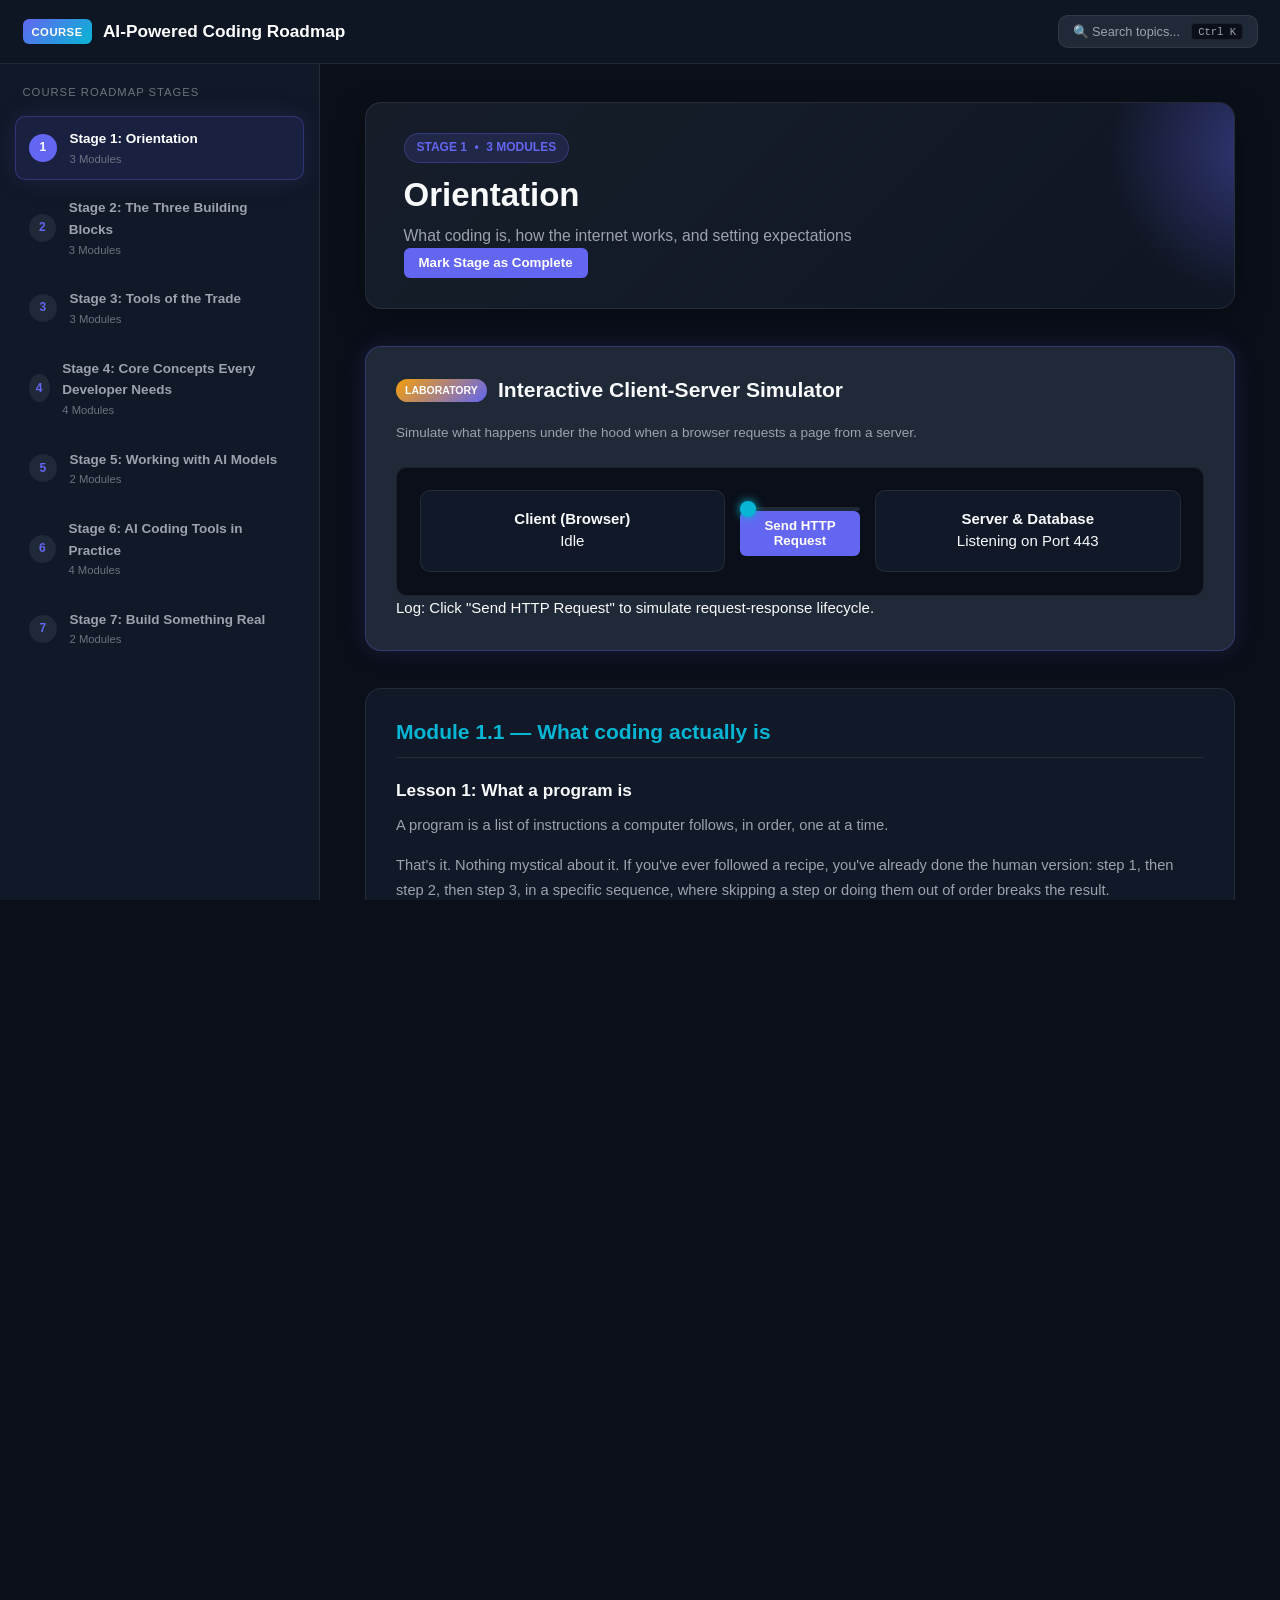
==== index.html @ 459a4077 "feat: implement base site architecture and curriculum structure for AI roadmap application" ====
<!DOCTYPE html>
<html lang="en">
<head>
  <meta charset="UTF-8">
  <meta name="viewport" content="width=device-width, initial-scale=1.0">
  <title>AI-Powered Coding Roadmap — Interactive Learning Platform</title>
  <meta name="description" content="An interactive, high-performance web course guiding you from zero coding knowledge to building and deploying full-stack apps with AI coding tools.">
  <meta http-equiv="Content-Security-Policy" content="
    default-src 'self';
    script-src 'self';
    style-src 'self' https://fonts.googleapis.com;
    font-src 'self' https://fonts.gstatic.com;
    frame-src https://www.youtube.com https://www.youtube-nocookie.com;
    img-src 'self' data: https:;
    connect-src 'self';
  ">
  <link rel="stylesheet" href="styles.css">
</head>
<body>

  <!-- Top Navigation Header -->
  <header class="top-nav">
    <a href="#" class="brand">
      <span class="brand-badge">COURSE</span>
      <span>AI-Powered Coding Roadmap</span>
    </a>
    
    <div class="nav-actions">
      <button class="search-trigger-btn" id="search-trigger-btn">
        <span>🔍 Search topics...</span>
        <span class="kbd-shortcut">Ctrl K</span>
      </button>
    </div>
  </header>

  <!-- Application Shell Container -->
  <div class="app-container">
    
    <!-- Sidebar Navigation -->
    <aside class="sidebar">
      <div class="sidebar-title">Course Roadmap Stages</div>
      <div id="stage-nav-list"></div>
    </aside>

    <!-- Main Content Viewport -->
    <main class="main-viewport" id="main-viewport"></main>
  </div>

  <!-- Command Palette Modal (Ctrl + K) -->
  <div class="modal-backdrop" id="command-modal">
    <div class="command-modal">
      <div class="command-input-wrapper">
        <span>🔍</span>
        <input type="text" class="command-input" id="command-input" placeholder="Search lessons, concepts, prompts..." />
        <span class="kbd-shortcut">ESC</span>
      </div>
      <div class="command-results" id="command-results"></div>
    </div>
  </div>

  <!-- Scripts -->
  <script src="js/course-data.js"></script>
  <script src="js/widgets.js"></script>
  <script src="js/app.js"></script>
</body>
</html>
---- styles.css ----
/* Neural Slate & Cyber Violet Design System */

@import url('https://fonts.googleapis.com/css2?family=Inter:wght@300;400;500;600;700&family=JetBrains+Mono:ital,wght@0,400;0,600;1,400&family=Plus+Jakarta+Sans:wght@500;600;700;800&display=swap');

:root {
  /* Color Tokens */
  --bg-dark: #0B0F19;
  --bg-surface: #111827;
  --bg-surface-elevated: #1F2937;
  --bg-glass: rgba(17, 24, 39, 0.75);
  --border-color: rgba(255, 255, 255, 0.08);
  --border-glow: rgba(99, 102, 241, 0.3);
  
  --primary-accent: #6366F1;
  --primary-glow: rgba(99, 102, 241, 0.4);
  --secondary-accent: #06B6D4;
  --success-accent: #10B981;
  --warning-accent: #F59E0B;
  
  --text-main: #F9FAFB;
  --text-muted: #9CA3AF;
  --text-dim: #6B7280;
  
  /* Typography */
  --font-display: 'Plus Jakarta Sans', sans-serif;
  --font-body: 'Inter', sans-serif;
  --font-code: 'JetBrains Mono', monospace;
  
  /* Geometry */
  --radius-sm: 6px;
  --radius-md: 10px;
  --radius-lg: 16px;
  --radius-full: 9999px;
  
  --sidebar-width: 320px;
  --transition-fast: 0.2s cubic-bezier(0.4, 0, 0.2, 1);
  --shadow-glow: 0 0 25px rgba(99, 102, 241, 0.15);
}

/* Base Reset */
* {
  box-sizing: border-box;
  margin: 0;
  padding: 0;
}

html, body {
  height: 100%;
  background-color: var(--bg-dark);
  color: var(--text-main);
  font-family: var(--font-body);
  font-size: 15px;
  line-height: 1.6;
  overflow-x: hidden;
}

/* Custom Scrollbar */
::-webkit-scrollbar {
  width: 8px;
  height: 8px;
}
::-webkit-scrollbar-track {
  background: var(--bg-dark);
}
::-webkit-scrollbar-thumb {
  background: var(--bg-surface-elevated);
  border-radius: var(--radius-full);
}
::-webkit-scrollbar-thumb:hover {
  background: var(--primary-accent);
}

/* Typography Hierarchy */
h1, h2, h3, h4 {
  font-family: var(--font-display);
  font-weight: 700;
  color: var(--text-main);
  line-height: 1.25;
}

/* App Layout Grid */
.app-container {
  display: flex;
  min-height: 100vh;
  position: relative;
}

/* Header / Navigation Bar */
.top-nav {
  position: fixed;
  top: 0;
  left: 0;
  right: 0;
  height: 64px;
  background: var(--bg-glass);
  backdrop-filter: blur(16px);
  -webkit-backdrop-filter: blur(16px);
  border-bottom: 1px solid var(--border-color);
  z-index: 100;
  display: flex;
  align-items: center;
  justify-content: space-between;
  padding: 0 1.5rem;
}

.brand {
  display: flex;
  align-items: center;
  gap: 0.75rem;
  font-family: var(--font-display);
  font-weight: 800;
  font-size: 1.15rem;
  color: #FFF;
  text-decoration: none;
}

.brand-badge {
  background: linear-gradient(135deg, var(--primary-accent), var(--secondary-accent));
  color: #FFF;
  padding: 0.25rem 0.6rem;
  border-radius: var(--radius-sm);
  font-size: 0.75rem;
  font-weight: 700;
  letter-spacing: 0.5px;
}

.nav-actions {
  display: flex;
  align-items: center;
  gap: 1rem;
}

.search-trigger-btn {
  display: flex;
  align-items: center;
  gap: 0.75rem;
  background: var(--bg-surface-elevated);
  border: 1px solid var(--border-color);
  color: var(--text-muted);
  padding: 0.45rem 0.9rem;
  border-radius: var(--radius-md);
  font-size: 0.85rem;
  cursor: pointer;
  transition: var(--transition-fast);
}

.search-trigger-btn:hover {
  border-color: var(--primary-accent);
  color: var(--text-main);
  box-shadow: 0 0 12px var(--primary-glow);
}

.kbd-shortcut {
  background: var(--bg-dark);
  border: 1px solid var(--border-color);
  border-radius: 4px;
  padding: 0.1rem 0.4rem;
  font-size: 0.7rem;
  font-family: var(--font-code);
}

/* Sidebar Component */
.sidebar {
  width: var(--sidebar-width);
  background: var(--bg-surface);
  border-right: 1px solid var(--border-color);
  position: fixed;
  top: 64px;
  bottom: 0;
  left: 0;
  overflow-y: auto;
  padding: 1.25rem 1rem;
  transition: transform var(--transition-fast);
  z-index: 90;
}

.sidebar-title {
  font-size: 0.75rem;
  text-transform: uppercase;
  letter-spacing: 1px;
  color: var(--text-dim);
  margin-bottom: 1rem;
  padding-left: 0.5rem;
}

.stage-nav-item {
  display: flex;
  align-items: center;
  gap: 0.85rem;
  padding: 0.75rem 0.85rem;
  border-radius: var(--radius-md);
  color: var(--text-muted);
  text-decoration: none;
  cursor: pointer;
  margin-bottom: 0.35rem;
  transition: var(--transition-fast);
  border: 1px solid transparent;
}

.stage-nav-item:hover {
  background: rgba(255, 255, 255, 0.03);
  color: var(--text-main);
}

.stage-nav-item.active {
  background: rgba(99, 102, 241, 0.12);
  color: #FFF;
  border-color: var(--border-glow);
  box-shadow: var(--shadow-glow);
}

.stage-num-badge {
  width: 28px;
  height: 28px;
  border-radius: 50%;
  background: var(--bg-surface-elevated);
  display: flex;
  align-items: center;
  justify-content: center;
  font-size: 0.8rem;
  font-weight: 700;
  color: var(--primary-accent);
}

.stage-nav-item.active .stage-num-badge {
  background: var(--primary-accent);
  color: #FFF;
}

.stage-nav-info {
  display: flex;
  flex-direction: column;
}

.stage-nav-name {
  font-weight: 600;
  font-size: 0.9rem;
}

.stage-nav-progress {
  font-size: 0.75rem;
  color: var(--text-dim);
}

/* Main Content Area */
.main-viewport {
  margin-left: var(--sidebar-width);
  margin-top: 64px;
  flex: 1;
  padding: 2.5rem 3rem 5rem 3rem;
  max-width: 1200px;
}

/* Stage Hero Header */
.stage-hero {
  background: linear-gradient(135deg, rgba(31, 41, 55, 0.6), rgba(17, 24, 39, 0.8));
  border: 1px solid var(--border-color);
  border-radius: var(--radius-lg);
  padding: 2rem 2.5rem;
  margin-bottom: 2.5rem;
  position: relative;
  overflow: hidden;
  box-shadow: 0 10px 30px rgba(0, 0, 0, 0.25);
}

.stage-hero::after {
  content: '';
  position: absolute;
  top: -50%;
  right: -20%;
  width: 300px;
  height: 300px;
  background: radial-gradient(circle, var(--primary-glow) 0%, transparent 70%);
  pointer-events: none;
}

.stage-tag {
  display: inline-flex;
  align-items: center;
  gap: 0.5rem;
  background: rgba(99, 102, 241, 0.15);
  color: var(--primary-accent);
  border: 1px solid var(--border-glow);
  padding: 0.3rem 0.8rem;
  border-radius: var(--radius-full);
  font-size: 0.8rem;
  font-weight: 700;
  margin-bottom: 0.75rem;
}

.stage-title {
  font-size: 2.2rem;
  margin-bottom: 0.5rem;
}

.stage-subtitle {
  color: var(--text-muted);
  font-size: 1.05rem;
  max-width: 750px;
}

/* Module & Lesson Content Styles */
.module-card {
  background: var(--bg-surface);
  border: 1px solid var(--border-color);
  border-radius: var(--radius-lg);
  padding: 2rem;
  margin-bottom: 2rem;
}

.module-title {
  font-size: 1.4rem;
  color: var(--secondary-accent);
  margin-bottom: 1.5rem;
  padding-bottom: 0.75rem;
  border-bottom: 1px solid var(--border-color);
}

.lesson-block {
  margin-bottom: 2rem;
}

.lesson-block:last-child {
  margin-bottom: 0;
}

.lesson-title {
  font-size: 1.15rem;
  color: var(--text-main);
  margin-bottom: 0.75rem;
}

.lesson-body {
  color: var(--text-muted);
  font-size: 0.98rem;
  line-height: 1.7;
}

.lesson-body p {
  margin-bottom: 1rem;
}

.lesson-body ul {
  list-style-type: none;
  padding-left: 1.25rem;
  margin-bottom: 1.25rem;
}

.lesson-body ul li {
  position: relative;
  margin-bottom: 0.5rem;
  padding-left: 0.5rem;
}

.lesson-body ul li::before {
  content: "•";
  color: var(--secondary-accent);
  font-weight: bold;
  position: absolute;
  left: -0.85rem;
}

.lesson-body ol {
  padding-left: 1.5rem;
  margin-bottom: 1.25rem;
}

.lesson-body ol li {
  margin-bottom: 0.5rem;
  padding-left: 0.25rem;
}

.lesson-body ol li::marker {
  color: var(--secondary-accent);
  font-weight: bold;
}

.lesson-body a {
  color: var(--secondary-accent);
  text-decoration: none;
  font-weight: 500;
  border-bottom: 1px dashed rgba(6, 182, 212, 0.4);
  transition: var(--transition-fast);
}

.lesson-body a:hover {
  color: var(--primary-accent);
  border-bottom: 1px solid var(--primary-accent);
  box-shadow: 0 2px 0 rgba(99, 102, 241, 0.15);
}

/* Code Blocks & Styling */
pre {
  background: var(--bg-dark) !important;
  border: 1px solid var(--border-color);
  border-radius: var(--radius-md);
  padding: 1.25rem;
  font-family: var(--font-code);
  font-size: 0.88rem;
  overflow-x: auto;
  margin: 1.25rem 0;
  position: relative;
}

code {
  font-family: var(--font-code);
  color: var(--secondary-accent);
  background: rgba(6, 182, 212, 0.1);
  padding: 0.15rem 0.4rem;
  border-radius: 4px;
  font-size: 0.88em;
}

pre code {
  color: var(--text-main);
  background: transparent;
  padding: 0;
}

/* Interactive Laboratory Container */
.interactive-lab {
  background: var(--bg-surface-elevated);
  border: 1px solid var(--border-glow);
  border-radius: var(--radius-lg);
  padding: 2rem;
  margin: 2.5rem 0;
  box-shadow: var(--shadow-glow);
}

.lab-header {
  display: flex;
  align-items: center;
  justify-content: space-between;
  margin-bottom: 1.25rem;
}

.lab-title {
  display: flex;
  align-items: center;
  gap: 0.75rem;
  font-size: 1.2rem;
  color: var(--text-main);
}

.lab-badge {
  background: linear-gradient(135deg, var(--warning-accent), var(--primary-accent));
  color: #FFF;
  font-size: 0.7rem;
  font-weight: 800;
  padding: 0.2rem 0.6rem;
  border-radius: var(--radius-full);
  text-transform: uppercase;
}

.lab-desc {
  color: var(--text-muted);
  font-size: 0.9rem;
  margin-bottom: 1.5rem;
}

/* Interactive Widget 1: Client-Server Network Simulator */
.network-sim-grid {
  display: grid;
  grid-template-columns: 1fr 120px 1fr;
  gap: 1rem;
  align-items: center;
  background: var(--bg-dark);
  border: 1px solid var(--border-color);
  border-radius: var(--radius-md);
  padding: 1.5rem;
}

.sim-node {
  background: var(--bg-surface);
  border: 1px solid var(--border-color);
  border-radius: var(--radius-md);
  padding: 1.25rem;
  text-align: center;
}

.sim-pipe {
  position: relative;
  height: 4px;
  background: var(--bg-surface-elevated);
  border-radius: 2px;
}

.sim-packet {
  position: absolute;
  top: -6px;
  left: 0;
  width: 16px;
  height: 16px;
  border-radius: 50%;
  background: var(--secondary-accent);
  box-shadow: 0 0 10px var(--secondary-accent);
  transition: left 1s ease-in-out;
}

/* Interactive Widget 2: Live Code Sandbox */
.sandbox-layout {
  display: grid;
  grid-template-columns: 1fr 1fr;
  gap: 1rem;
  height: 380px;
}

.sandbox-editor {
  background: var(--bg-dark);
  border: 1px solid var(--border-color);
  border-radius: var(--radius-md);
  padding: 1rem;
  display: flex;
  flex-direction: column;
}

.sandbox-textarea {
  flex: 1;
  background: transparent;
  border: none;
  color: var(--text-main);
  font-family: var(--font-code);
  font-size: 0.85rem;
  resize: none;
  outline: none;
}

.sandbox-preview {
  background: #FFF;
  border-radius: var(--radius-md);
  overflow: hidden;
}

.sandbox-iframe {
  width: 100%;
  height: 100%;
  border: none;
}

/* Interactive Widget 3: Git Terminal Visualizer */
.git-visualizer-container {
  background: var(--bg-dark);
  border: 1px solid var(--border-color);
  border-radius: var(--radius-md);
  padding: 1.25rem;
  font-family: var(--font-code);
}

.git-terminal-input {
  display: flex;
  align-items: center;
  gap: 0.5rem;
  margin-top: 1rem;
  background: var(--bg-surface);
  padding: 0.6rem 0.9rem;
  border-radius: var(--radius-sm);
  border: 1px solid var(--border-color);
}

.git-cmd-input {
  background: transparent;
  border: none;
  color: var(--success-accent);
  font-family: var(--font-code);
  font-size: 0.9rem;
  flex: 1;
  outline: none;
}

.git-graph-svg {
  width: 100%;
  height: 140px;
  background: rgba(0, 0, 0, 0.4);
  border-radius: var(--radius-sm);
}

/* Interactive Widget 4: API & Auth Inspector */
.api-inspector-grid {
  display: grid;
  grid-template-columns: 1fr 1fr;
  gap: 1rem;
}

.api-request-panel, .api-response-panel {
  background: var(--bg-dark);
  border: 1px solid var(--border-color);
  border-radius: var(--radius-md);
  padding: 1rem;
}

.api-btn {
  background: var(--primary-accent);
  color: #FFF;
  border: none;
  padding: 0.5rem 1rem;
  border-radius: var(--radius-sm);
  font-weight: 600;
  cursor: pointer;
}

/* Interactive Widget 5: LLM Tokenizer */
.tokenizer-container {
  display: grid;
  grid-template-columns: 1fr 1fr;
  gap: 1rem;
}

.token-box {
  display: flex;
  flex-wrap: wrap;
  gap: 0.3rem;
  background: var(--bg-dark);
  border: 1px solid var(--border-color);
  padding: 1rem;
  border-radius: var(--radius-md);
  min-height: 120px;
}

.token-chip {
  padding: 0.2rem 0.5rem;
  border-radius: 4px;
  font-family: var(--font-code);
  font-size: 0.8rem;
  font-weight: 600;
}

/* Quiz Section Container */
.quiz-section {
  background: var(--bg-surface);
  border: 1px solid var(--border-glow);
  border-radius: var(--radius-lg);
  padding: 2rem;
  margin-top: 3rem;
}

.quiz-question-card {
  background: var(--bg-dark);
  border: 1px solid var(--border-color);
  border-radius: var(--radius-md);
  padding: 1.5rem;
  margin-bottom: 1.5rem;
}

.quiz-option-btn {
  width: 100%;
  text-align: left;
  background: var(--bg-surface-elevated);
  border: 1px solid var(--border-color);
  color: var(--text-main);
  padding: 0.85rem 1.25rem;
  border-radius: var(--radius-md);
  margin-top: 0.6rem;
  cursor: pointer;
  transition: var(--transition-fast);
  font-size: 0.95rem;
}

.quiz-option-btn:hover {
  border-color: var(--primary-accent);
  background: rgba(99, 102, 241, 0.1);
}

.quiz-option-btn.correct {
  background: rgba(16, 185, 129, 0.15) !important;
  border-color: var(--success-accent) !important;
  color: var(--success-accent) !important;
}

.quiz-option-btn.wrong {
  background: rgba(239, 68, 68, 0.15) !important;
  border-color: #EF4444 !important;
  color: #EF4444 !important;
}

.quiz-explanation {
  margin-top: 0.85rem;
  padding: 0.75rem 1rem;
  background: rgba(99, 102, 241, 0.1);
  border-left: 3px solid var(--primary-accent);
  border-radius: var(--radius-sm);
  font-size: 0.88rem;
  color: var(--text-muted);
}

/* Command Palette Modal (Ctrl+K) */
.modal-backdrop {
  position: fixed;
  inset: 0;
  background: rgba(0, 0, 0, 0.75);
  backdrop-filter: blur(8px);
  z-index: 200;
  display: flex;
  align-items: flex-start;
  justify-content: center;
  padding-top: 10vh;
  opacity: 0;
  pointer-events: none;
  transition: opacity var(--transition-fast);
}

.modal-backdrop.open {
  opacity: 1;
  pointer-events: auto;
}

.command-modal {
  background: var(--bg-surface);
  border: 1px solid var(--border-glow);
  width: 90%;
  max-width: 650px;
  border-radius: var(--radius-lg);
  overflow: hidden;
  box-shadow: 0 20px 50px rgba(0, 0, 0, 0.5);
}

.command-input-wrapper {
  display: flex;
  align-items: center;
  padding: 1rem 1.25rem;
  border-bottom: 1px solid var(--border-color);
}

.command-input {
  background: transparent;
  border: none;
  color: var(--text-main);
  font-size: 1.1rem;
  width: 100%;
  outline: none;
  margin-left: 0.75rem;
}

.command-results {
  max-height: 350px;
  overflow-y: auto;
  padding: 0.5rem;
}

.search-result-item {
  padding: 0.85rem 1rem;
  border-radius: var(--radius-md);
  cursor: pointer;
  transition: var(--transition-fast);
  color: var(--text-muted);
}

.search-result-item:hover, .search-result-item.selected {
  background: rgba(99, 102, 241, 0.15);
  color: var(--text-main);
}

.search-result-title {
  font-weight: 600;
  color: var(--primary-accent);
}

/* Responsive Media Queries */
@media (max-width: 900px) {
  .sidebar {
    transform: translateX(-100%);
  }
  .sidebar.mobile-open {
    transform: translateX(0);
  }
  .main-viewport {
    margin-left: 0;
    padding: 1.5rem;
  }
  .sandbox-layout, .api-inspector-grid, .tokenizer-container {
    grid-template-columns: 1fr;
  }
}

/* Video Embed Component Styling */
.video-embed-card {
  background: var(--bg-dark);
  border: 1px solid var(--border-color);
  border-radius: var(--radius-md);
  padding: 0.85rem 1.25rem;
  margin: 1.25rem 0;
  box-shadow: 0 4px 12px rgba(0, 0, 0, 0.15);
}

.video-embed-header {
  display: flex;
  align-items: center;
  gap: 0.75rem;
  flex-wrap: wrap;
}

.video-icon {
  font-size: 1.1rem;
}

.video-link {
  flex: 1;
  font-weight: 600;
  color: var(--text-main) !important;
  border-bottom: none !important;
  text-decoration: none !important;
}

.video-link:hover {
  color: var(--secondary-accent) !important;
  box-shadow: none !important;
}

.video-toggle-btn {
  background: var(--primary-accent);
  color: #FFF;
  border: none;
  padding: 0.35rem 0.85rem;
  border-radius: var(--radius-sm);
  font-size: 0.78rem;
  font-weight: 600;
  cursor: pointer;
  transition: var(--transition-fast);
}

.video-toggle-btn:hover {
  background: var(--secondary-accent);
  box-shadow: 0 0 10px var(--primary-glow);
}
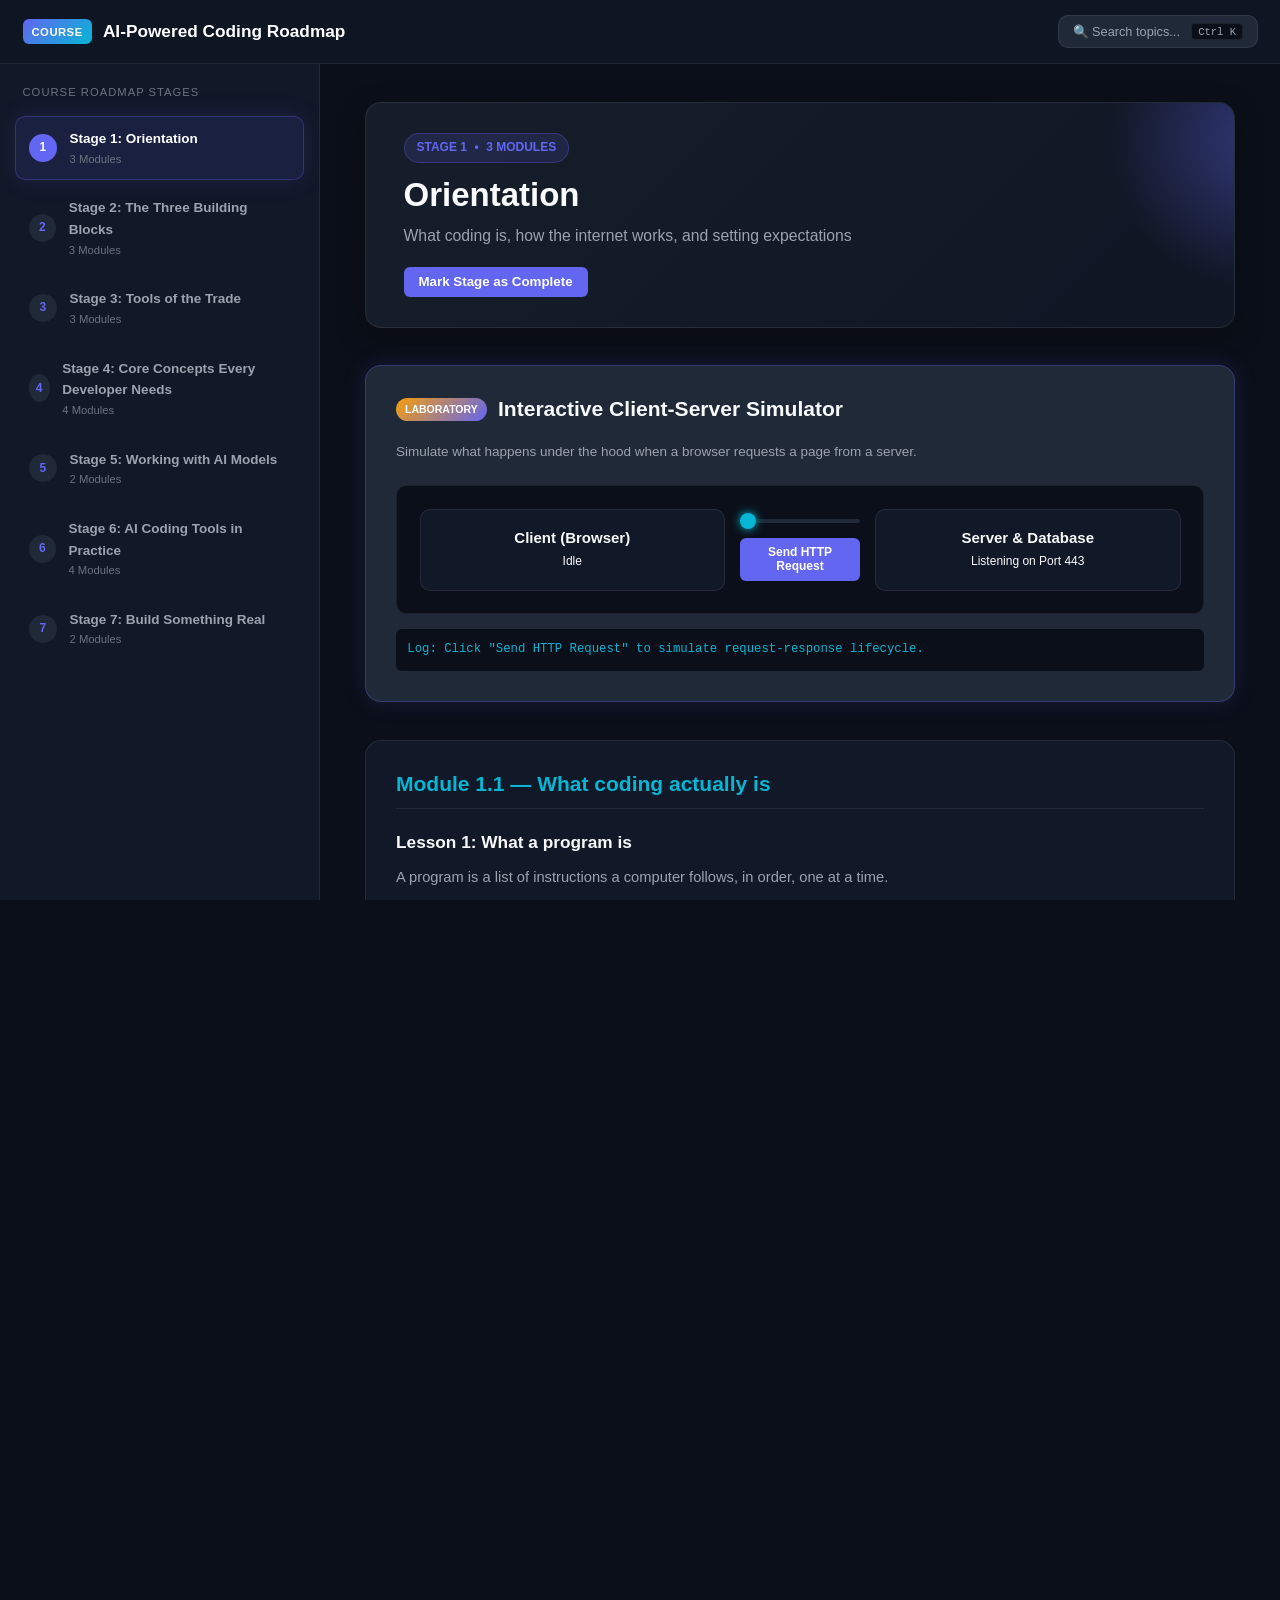
==== commit 61b867d6: "feat: implement YouTube video embedding and rendering in markdown content with CSP updates" ====
--- a/index.html
+++ b/index.html
@@ -8,7 +8,7 @@
   <meta http-equiv="Content-Security-Policy" content="
     default-src 'self';
     script-src 'self';
-    style-src 'self' https://fonts.googleapis.com;
+    style-src 'self' 'unsafe-inline' https://fonts.googleapis.com;
     font-src 'self' https://fonts.gstatic.com;
     frame-src https://www.youtube.com https://www.youtube-nocookie.com;
     img-src 'self' data: https:;
--- a/styles.css
+++ b/styles.css
@@ -781,6 +781,38 @@
   box-shadow: 0 4px 12px rgba(0, 0, 0, 0.15);
 }
 
+.video-body {
+  display: none;
+}
+.video-body.visible {
+  display: block;
+}
+
+.video-iframe-wrapper {
+  position: relative;
+  padding-bottom: 56.25%;
+  height: 0;
+  overflow: hidden;
+  border-radius: 10px;
+  border: 1px solid var(--border-color);
+  margin-top: 0.75rem;
+}
+
+.video-iframe-wrapper iframe {
+  position: absolute;
+  top: 0;
+  left: 0;
+  width: 100%;
+  height: 100%;
+  border: 0;
+}
+
+.video-external-link {
+  font-size: 0.75rem;
+  color: var(--secondary-accent);
+  font-weight: normal;
+}
+
 .video-embed-header {
   display: flex;
   align-items: center;
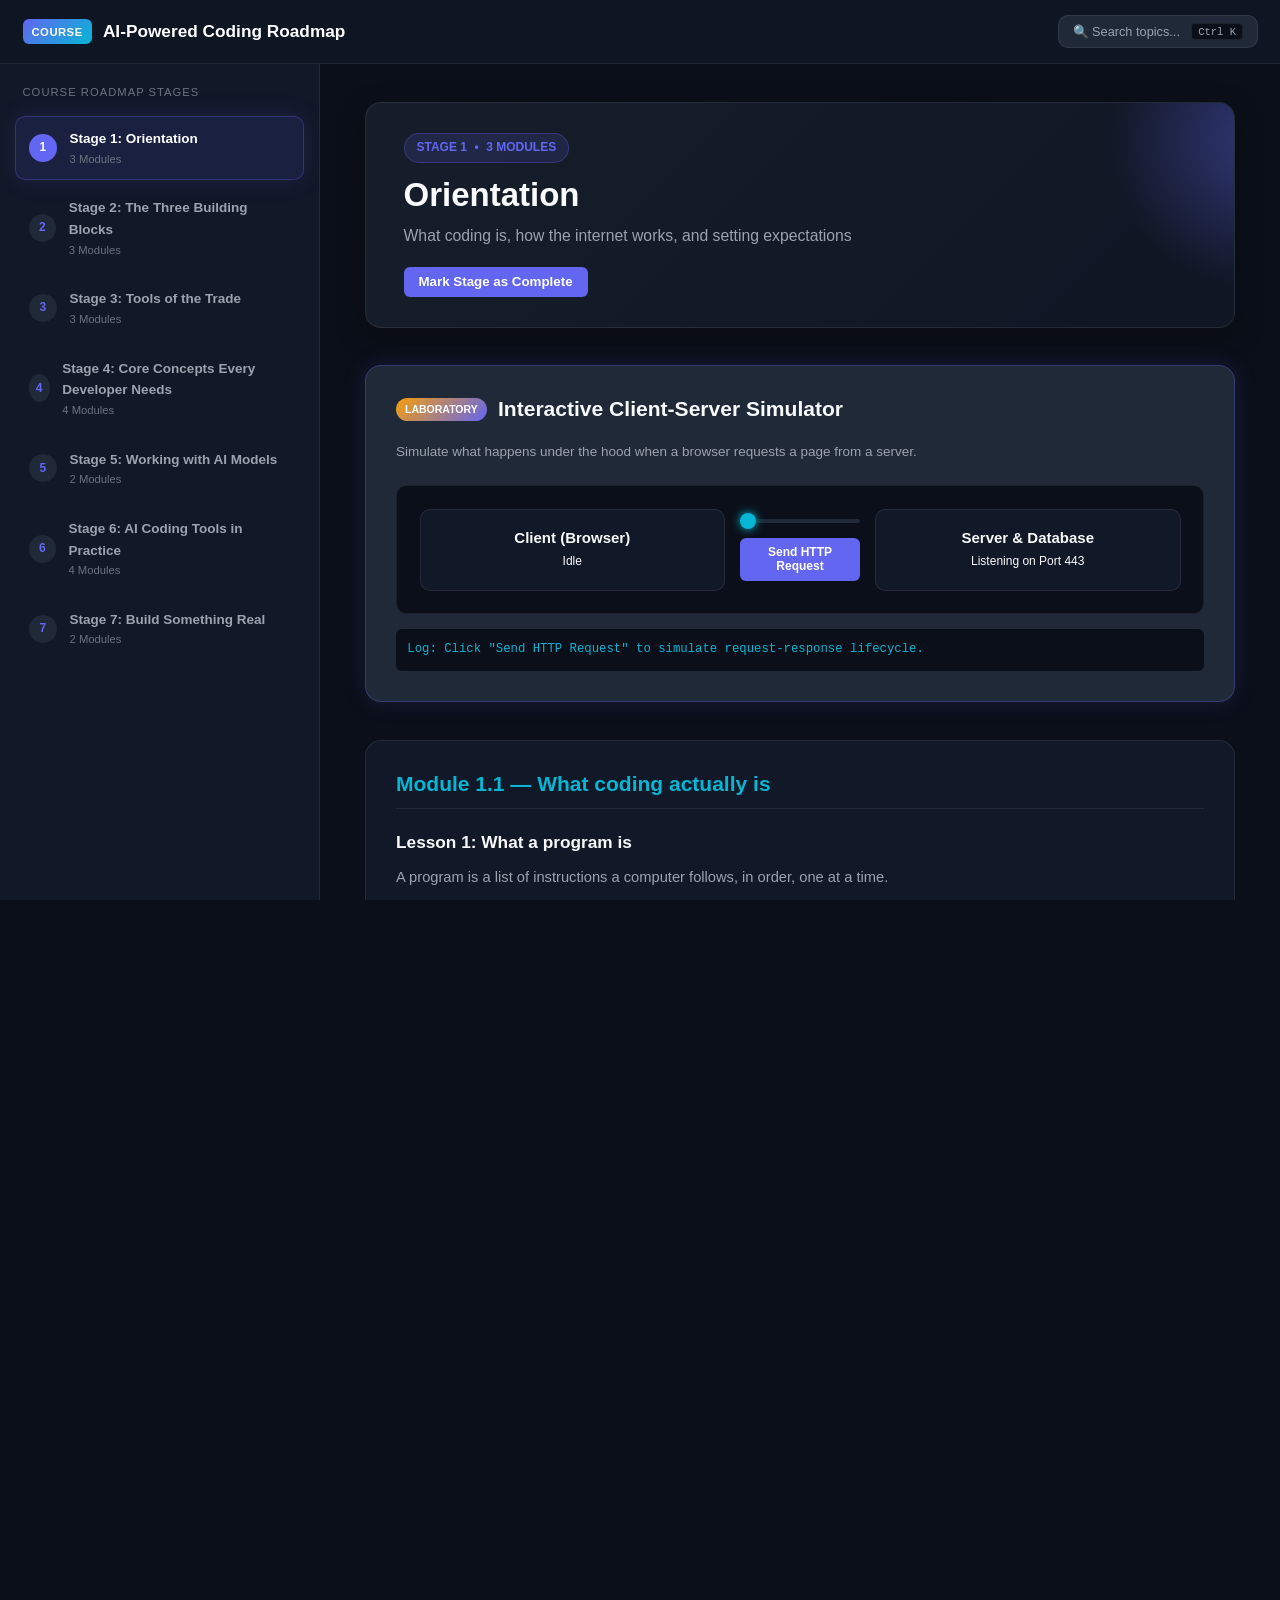
==== commit d9694dce: "vercel anaytics added" ====
--- a/index.html
+++ b/index.html
@@ -15,6 +15,10 @@
     connect-src 'self';
   ">
   <link rel="stylesheet" href="styles.css">
+  <script>
+    window.va = window.va || function () { (window.vaq = window.vaq || []).push(arguments); };
+  </script>
+  <script defer src="/_vercel/insights/script.js"></script>
 </head>
 <body>
 
--- a/styles.css
+++ b/styles.css
@@ -21,6 +21,14 @@
   --text-muted: #9CA3AF;
   --text-dim: #6B7280;
   
+  /* Illustration SVG tokens (used by assets/ SVG diagrams) */
+  --t: #E5E7EB;
+  --surface-0: #0B0F19;
+  --surface-1: #111827;
+  --border-strong: rgba(255, 255, 255, 0.18);
+  --text-secondary: #9CA3AF;
+  --text-warning: #F59E0B;
+  
   /* Typography */
   --font-display: 'Plus Jakarta Sans', sans-serif;
   --font-body: 'Inter', sans-serif;
@@ -853,3 +861,64 @@
   background: var(--secondary-accent);
   box-shadow: 0 0 10px var(--primary-glow);
 }
+
+/* ============ Lesson Illustrations & SVG Support ============ */
+
+.lesson-illustration {
+  margin: 1.5rem 0 1.75rem;
+}
+
+.lesson-illustration figure {
+  margin: 0;
+}
+
+.lesson-illustration img {
+  display: block;
+  width: 100%;
+  max-width: 640px;
+  height: auto;
+  border: 1px solid var(--border-color);
+  border-radius: var(--radius-md);
+  background: #ffffff;
+}
+
+.lesson-illustration figcaption {
+  margin-top: 0.5rem;
+  font-size: 0.82rem;
+  color: var(--text-dim);
+  max-width: 640px;
+}
+
+.interactive-visual {
+  margin: 1.5rem 0 1.75rem;
+  padding: 1rem 1.25rem 1.25rem;
+  border: 1px solid var(--border-color);
+  border-radius: var(--radius-md);
+  background: #1f1d1d;
+}
+
+.interactive-visual svg {
+  display: block;
+}
+
+.illustration-fallback {
+  font-size: 0.85rem;
+  color: var(--text-dim);
+  font-style: italic;
+}
+
+/* Support classes referenced by the SVG diagrams in assets/ */
+.c-gray { fill: #374151; }
+.c-coral { fill: rgba(240, 93, 58, 0.14); }
+.th {
+  font-family: var(--font-display);
+  font-size: 14px;
+  font-weight: 600;
+  fill: var(--t);
+}
+.ts {
+  font-family: var(--font-body);
+  font-size: 12px;
+  fill: var(--text-secondary);
+}
+.leader { stroke: var(--border-strong); }
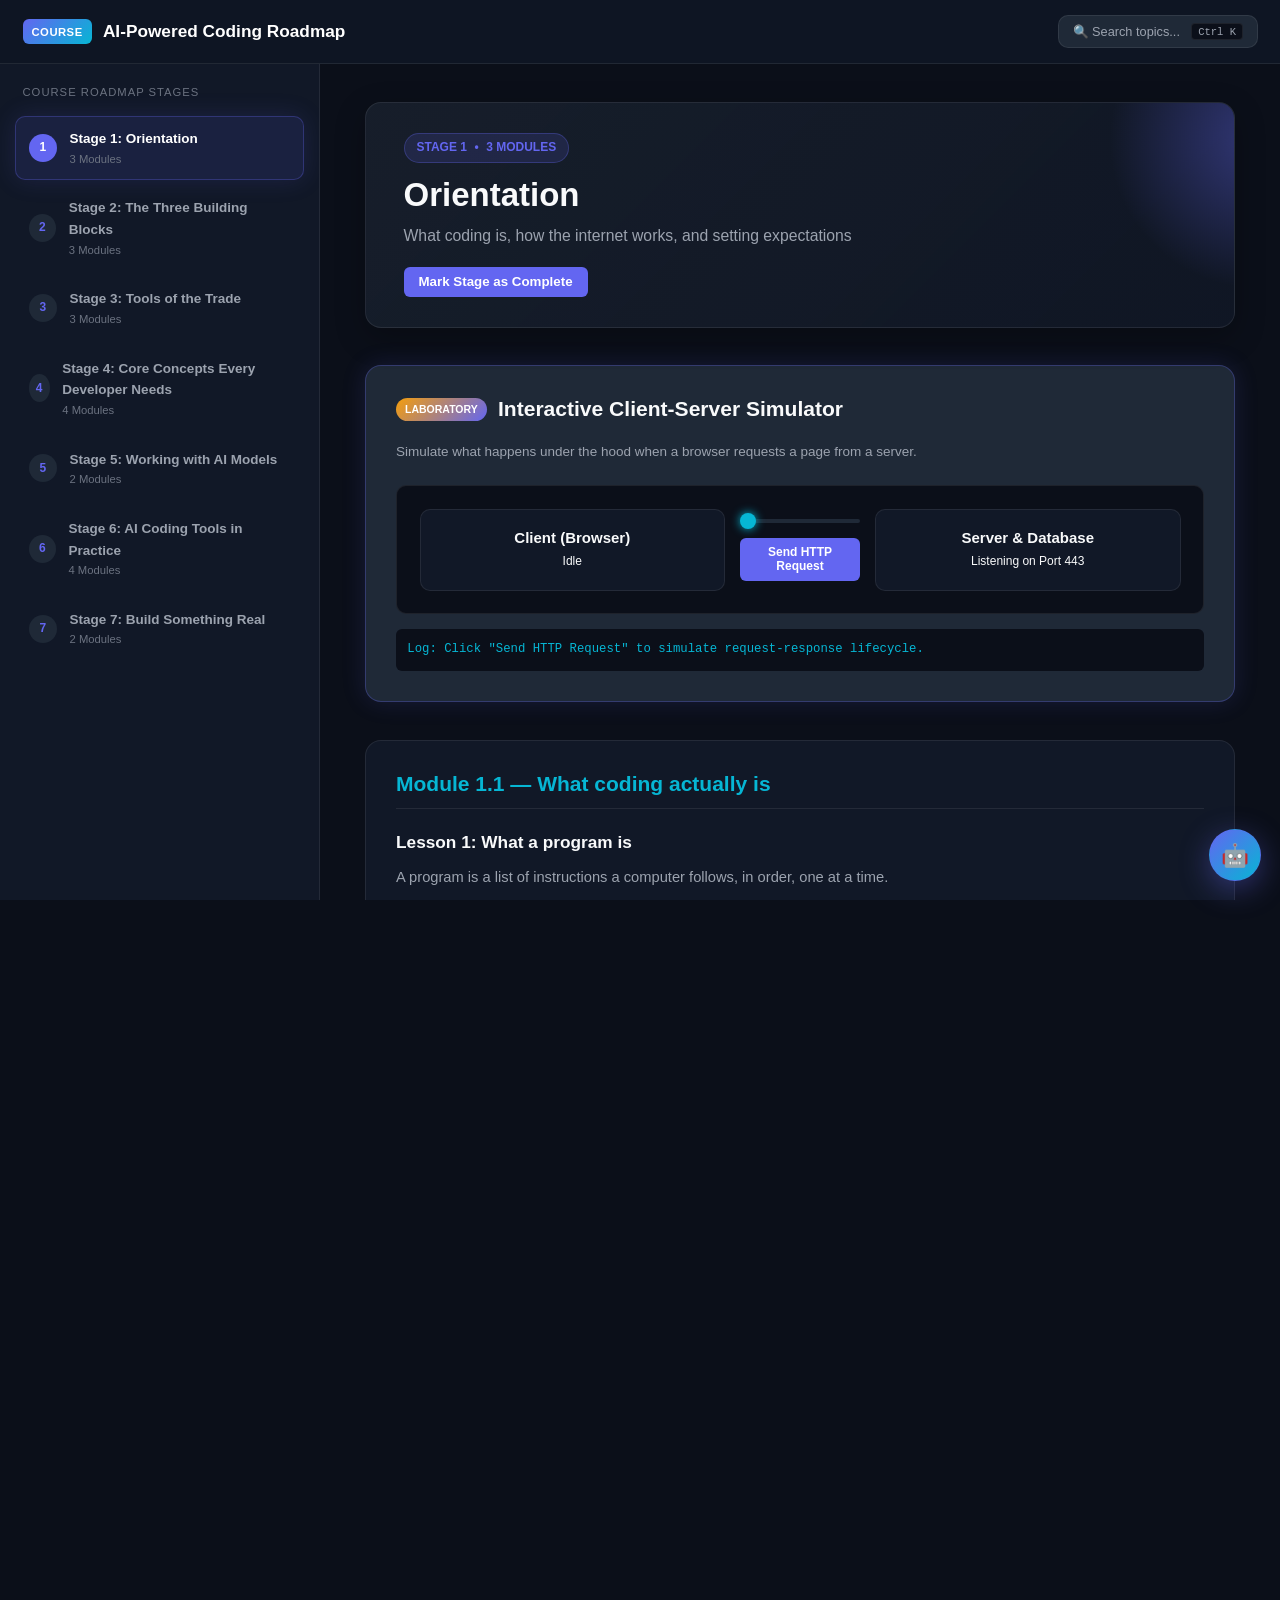
==== commit 456705ca: "added chatbot to the ai" ====
--- a/index.html
+++ b/index.html
@@ -62,9 +62,41 @@
     </div>
   </div>
 
+  <!-- AI Tutor Chat Widget -->
+  <div class="chat-widget">
+    <button class="chat-toggle-btn" id="chat-toggle-btn" aria-label="Open AI Tutor chat">
+      <span>🤖</span>
+    </button>
+
+    <div class="chat-panel" id="chat-panel" aria-label="AI Tutor chat">
+      <div class="chat-header">
+        <div class="chat-header-title">
+          <span class="chat-header-icon">🤖</span>
+          <div>
+            <div class="chat-header-name">AI Tutor</div>
+            <div class="chat-header-status">gemini-3.1-flash-lite</div>
+          </div>
+        </div>
+        <button class="chat-close-btn" id="chat-close-btn" aria-label="Close chat">✕</button>
+      </div>
+
+      <div class="chat-messages" id="chat-messages">
+        <div class="chat-msg chat-msg-bot">
+          <p>Hi! I'm your AI coding tutor. Ask me anything about the course — from setting up your environment to building and deploying full-stack apps with AI tools.</p>
+        </div>
+      </div>
+
+      <form class="chat-input-row" id="chat-form" autocomplete="off">
+        <input type="text" class="chat-input" id="chat-input" placeholder="Ask about any topic..." aria-label="Chat message" />
+        <button type="submit" class="chat-send-btn" id="chat-send-btn" aria-label="Send message">➤</button>
+      </form>
+    </div>
+  </div>
+
   <!-- Scripts -->
   <script src="js/course-data.js"></script>
   <script src="js/widgets.js"></script>
   <script src="js/app.js"></script>
+  <script src="js/chat.js"></script>
 </body>
 </html>
--- a/styles.css
+++ b/styles.css
@@ -921,4 +921,277 @@
   font-size: 12px;
   fill: var(--text-secondary);
 }
+
+/* ============ AI Tutor Chat Widget ============ */
+
+.chat-widget {
+  position: fixed;
+  right: 1.25rem;
+  bottom: 1.25rem;
+  z-index: 1000;
+  font-family: var(--font-body);
+}
+
+.chat-toggle-btn {
+  width: 3.5rem;
+  height: 3.5rem;
+  border-radius: var(--radius-full);
+  border: 1px solid var(--border-glow);
+  background: linear-gradient(135deg, var(--primary-accent), var(--secondary-accent));
+  color: #FFF;
+  font-size: 1.5rem;
+  cursor: pointer;
+  display: flex;
+  align-items: center;
+  justify-content: center;
+  box-shadow: 0 8px 30px var(--primary-glow);
+  transition: var(--transition-fast);
+}
+
+.chat-toggle-btn:hover {
+  transform: translateY(-2px) scale(1.05);
+  box-shadow: 0 10px 35px var(--primary-glow);
+}
+
+.chat-toggle-btn.hidden {
+  display: none;
+}
+
+.chat-panel {
+  position: absolute;
+  right: 0;
+  bottom: 4.25rem;
+  width: min(380px, calc(100vw - 2rem));
+  height: 520px;
+  max-height: calc(100vh - 6.5rem);
+  display: flex;
+  flex-direction: column;
+  background: var(--bg-glass);
+  backdrop-filter: blur(12px);
+  border: 1px solid var(--border-color);
+  border-radius: var(--radius-lg);
+  box-shadow: 0 20px 60px rgba(0, 0, 0, 0.5);
+  overflow: hidden;
+  opacity: 0;
+  transform: translateY(12px) scale(0.98);
+  pointer-events: none;
+  transition: var(--transition-fast);
+}
+
+.chat-panel.open {
+  opacity: 1;
+  transform: translateY(0) scale(1);
+  pointer-events: auto;
+}
+
+.chat-header {
+  display: flex;
+  align-items: center;
+  justify-content: space-between;
+  padding: 0.9rem 1rem;
+  background: linear-gradient(135deg, var(--bg-surface-elevated), var(--bg-surface));
+  border-bottom: 1px solid var(--border-color);
+}
+
+.chat-header-title {
+  display: flex;
+  align-items: center;
+  gap: 0.6rem;
+}
+
+.chat-header-icon {
+  font-size: 1.4rem;
+}
+
+.chat-header-name {
+  font-weight: 700;
+  font-size: 0.95rem;
+  line-height: 1.2;
+}
+
+.chat-header-status {
+  font-size: 0.72rem;
+  color: var(--text-dim);
+  font-family: var(--font-code);
+}
+
+.chat-close-btn {
+  background: transparent;
+  border: none;
+  color: var(--text-muted);
+  font-size: 0.95rem;
+  cursor: pointer;
+  padding: 0.25rem 0.4rem;
+  border-radius: var(--radius-sm);
+  transition: var(--transition-fast);
+}
+
+.chat-close-btn:hover {
+  color: var(--text-main);
+  background: var(--bg-surface-elevated);
+}
+
+.chat-messages {
+  flex: 1;
+  overflow-y: auto;
+  padding: 1rem;
+  display: flex;
+  flex-direction: column;
+  gap: 0.6rem;
+}
+
+.chat-msg {
+  max-width: 88%;
+  padding: 0.65rem 0.85rem;
+  border-radius: var(--radius-md);
+  font-size: 0.88rem;
+  line-height: 1.55;
+  word-wrap: break-word;
+}
+
+.chat-msg p {
+  margin: 0 0 0.5rem;
+}
+
+.chat-msg p:last-child {
+  margin-bottom: 0;
+}
+
+.chat-msg ul,
+.chat-msg ol {
+  margin: 0.3rem 0 0.5rem;
+  padding-left: 1.2rem;
+}
+
+.chat-msg pre {
+  margin: 0.5rem 0;
+  padding: 0.65rem 0.8rem;
+  border-radius: var(--radius-sm);
+  background: var(--bg-dark);
+  border: 1px solid var(--border-color);
+  overflow-x: auto;
+  font-family: var(--font-code);
+  font-size: 0.78rem;
+  line-height: 1.5;
+}
+
+.chat-msg code {
+  font-family: var(--font-code);
+  font-size: 0.82em;
+  background: var(--bg-surface-elevated);
+  padding: 0.1rem 0.3rem;
+  border-radius: 4px;
+}
+
+.chat-msg pre code {
+  background: transparent;
+  padding: 0;
+  font-size: 0.78rem;
+}
+
+.chat-msg-bot {
+  align-self: flex-start;
+  background: var(--bg-surface-elevated);
+  border: 1px solid var(--border-color);
+  color: var(--text-main);
+}
+
+.chat-msg-user {
+  align-self: flex-end;
+  background: linear-gradient(135deg, var(--primary-accent), #4F46E5);
+  color: #FFF;
+}
+
+.chat-msg-typing {
+  display: flex;
+  gap: 0.3rem;
+  align-items: center;
+  padding: 0.8rem 0.9rem;
+}
+
+.typing-dot {
+  width: 7px;
+  height: 7px;
+  border-radius: var(--radius-full);
+  background: var(--text-muted);
+  animation: chat-typing 1.2s infinite ease-in-out;
+}
+
+.typing-dot:nth-child(2) {
+  animation-delay: 0.15s;
+}
+
+.typing-dot:nth-child(3) {
+  animation-delay: 0.3s;
+}
+
+@keyframes chat-typing {
+  0%, 60%, 100% {
+    transform: translateY(0);
+    opacity: 0.4;
+  }
+  30% {
+    transform: translateY(-4px);
+    opacity: 1;
+  }
+}
+
+.chat-input-row {
+  display: flex;
+  gap: 0.5rem;
+  padding: 0.75rem;
+  border-top: 1px solid var(--border-color);
+  background: var(--bg-glass);
+}
+
+.chat-input {
+  flex: 1;
+  background: var(--bg-surface-elevated);
+  border: 1px solid var(--border-color);
+  border-radius: var(--radius-md);
+  color: var(--text-main);
+  padding: 0.6rem 0.85rem;
+  font-family: var(--font-body);
+  font-size: 0.88rem;
+  outline: none;
+  transition: var(--transition-fast);
+}
+
+.chat-input:focus {
+  border-color: var(--primary-accent);
+  box-shadow: 0 0 0 3px var(--primary-glow);
+}
+
+.chat-input::placeholder {
+  color: var(--text-dim);
+}
+
+.chat-send-btn {
+  width: 2.6rem;
+  height: 2.6rem;
+  border: none;
+  border-radius: var(--radius-md);
+  background: linear-gradient(135deg, var(--primary-accent), var(--secondary-accent));
+  color: #FFF;
+  font-size: 1rem;
+  cursor: pointer;
+  flex-shrink: 0;
+  transition: var(--transition-fast);
+}
+
+.chat-send-btn:hover {
+  box-shadow: 0 0 12px var(--primary-glow);
+}
+
+.chat-send-btn:disabled {
+  opacity: 0.5;
+  cursor: default;
+  box-shadow: none;
+}
+
+@media (max-width: 480px) {
+  .chat-panel {
+    height: 70vh;
+  }
+}
 .leader { stroke: var(--border-strong); }
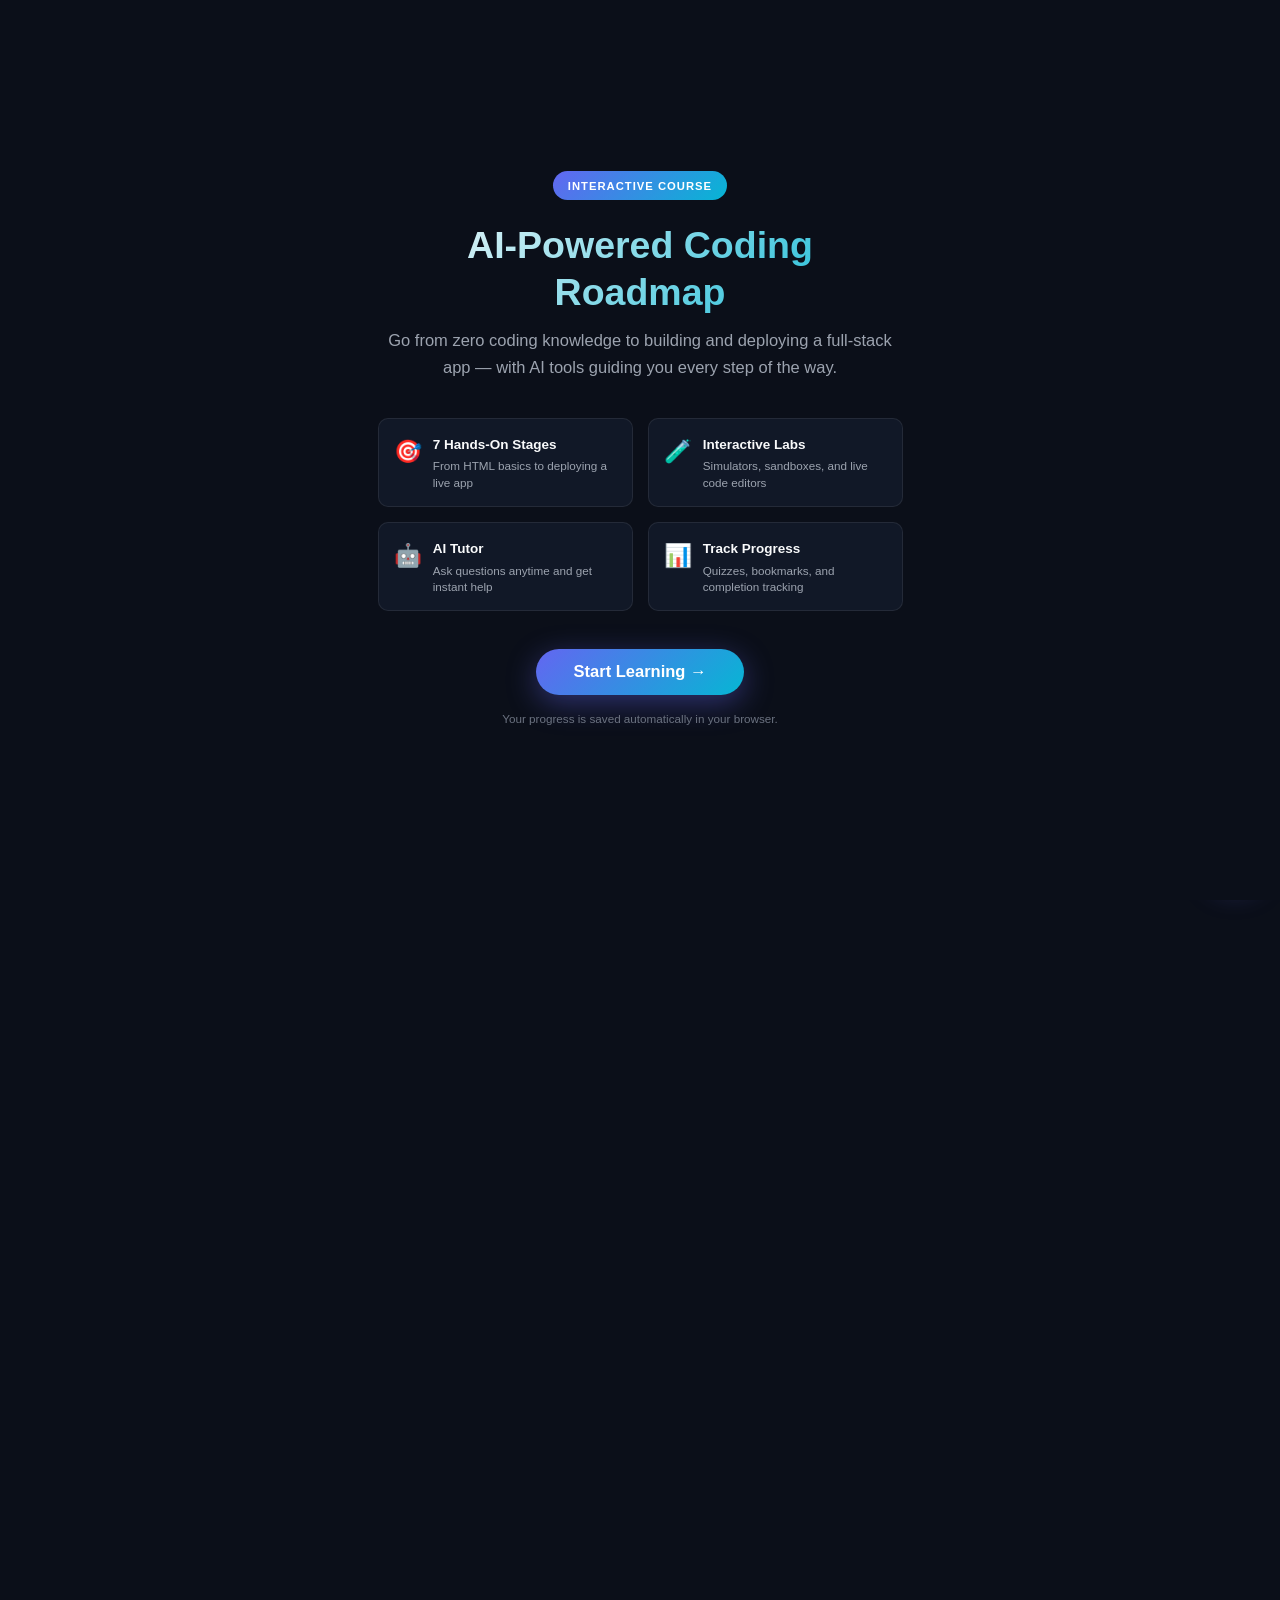
==== commit bdf438f2: "feat(ui): add welcome overlay, theme toggle, and sidebar enhancements - Introduce a welcome overlay " ====
--- a/index.html
+++ b/index.html
@@ -7,13 +7,14 @@
   <meta name="description" content="An interactive, high-performance web course guiding you from zero coding knowledge to building and deploying full-stack apps with AI coding tools.">
   <meta http-equiv="Content-Security-Policy" content="
     default-src 'self';
-    script-src 'self';
+    script-src 'self' 'unsafe-inline';
     style-src 'self' 'unsafe-inline' https://fonts.googleapis.com;
     font-src 'self' https://fonts.gstatic.com;
     frame-src https://www.youtube.com https://www.youtube-nocookie.com;
     img-src 'self' data: https:;
-    connect-src 'self';
+    connect-src 'self' https://generativelanguage.googleapis.com;
   ">
+  <link rel="icon" href="data:image/svg+xml,<svg xmlns='http://www.w3.org/2000/svg' viewBox='0 0 100 100'><text y='.9em' font-size='90'>🚀</text></svg>">
   <link rel="stylesheet" href="styles.css">
   <script>
     window.va = window.va || function () { (window.vaq = window.vaq || []).push(arguments); };
@@ -22,14 +23,72 @@
 </head>
 <body>
 
+  <!-- Welcome Overlay (shown on first visit) -->
+  <div class="welcome-overlay" id="welcome-overlay">
+    <div class="welcome-card">
+      <div class="welcome-badge">INTERACTIVE COURSE</div>
+      <h1 class="welcome-title">AI-Powered Coding Roadmap</h1>
+      <p class="welcome-subtitle">Go from zero coding knowledge to building and deploying a full-stack app — with AI tools guiding you every step of the way.</p>
+      <div class="welcome-features">
+        <div class="welcome-feature-item">
+          <span class="welcome-feature-icon">🎯</span>
+          <div>
+            <strong>7 Hands-On Stages</strong>
+            <p>From HTML basics to deploying a live app</p>
+          </div>
+        </div>
+        <div class="welcome-feature-item">
+          <span class="welcome-feature-icon">🧪</span>
+          <div>
+            <strong>Interactive Labs</strong>
+            <p>Simulators, sandboxes, and live code editors</p>
+          </div>
+        </div>
+        <div class="welcome-feature-item">
+          <span class="welcome-feature-icon">🤖</span>
+          <div>
+            <strong>AI Tutor</strong>
+            <p>Ask questions anytime and get instant help</p>
+          </div>
+        </div>
+        <div class="welcome-feature-item">
+          <span class="welcome-feature-icon">📊</span>
+          <div>
+            <strong>Track Progress</strong>
+            <p>Quizzes, bookmarks, and completion tracking</p>
+          </div>
+        </div>
+      </div>
+      <button class="welcome-start-btn" id="welcome-start-btn">Start Learning →</button>
+      <p class="welcome-note">Your progress is saved automatically in your browser.</p>
+    </div>
+  </div>
+
   <!-- Top Navigation Header -->
   <header class="top-nav">
-    <a href="#" class="brand">
-      <span class="brand-badge">COURSE</span>
-      <span>AI-Powered Coding Roadmap</span>
-    </a>
+    <div class="nav-left">
+      <button class="hamburger-btn" id="hamburger-btn" aria-label="Toggle sidebar menu">
+        <span class="hamburger-line"></span>
+        <span class="hamburger-line"></span>
+        <span class="hamburger-line"></span>
+      </button>
+      <a href="#" class="brand">
+        <span class="brand-badge">COURSE</span>
+        <span class="brand-text">AI-Powered Coding Roadmap</span>
+      </a>
+    </div>
     
     <div class="nav-actions">
+      <div class="progress-ring-container" id="progress-ring-container" title="Course progress">
+        <svg class="progress-ring" width="36" height="36">
+          <circle class="progress-ring-bg" cx="18" cy="18" r="14" />
+          <circle class="progress-ring-fill" id="progress-ring-fill" cx="18" cy="18" r="14" />
+        </svg>
+        <span class="progress-ring-text" id="progress-ring-text">0%</span>
+      </div>
+      <button class="theme-toggle-btn" id="theme-toggle-btn" aria-label="Toggle light/dark theme" title="Toggle theme">
+        <span class="theme-icon" id="theme-icon">🌙</span>
+      </button>
       <button class="search-trigger-btn" id="search-trigger-btn">
         <span>🔍 Search topics...</span>
         <span class="kbd-shortcut">Ctrl K</span>
@@ -41,10 +100,23 @@
   <div class="app-container">
     
     <!-- Sidebar Navigation -->
-    <aside class="sidebar">
-      <div class="sidebar-title">Course Roadmap Stages</div>
+    <aside class="sidebar" id="sidebar">
+      <div class="sidebar-header">
+        <div class="sidebar-title">Course Roadmap Stages</div>
+        <div class="sidebar-progress-bar">
+          <div class="sidebar-progress-fill" id="sidebar-progress-fill"></div>
+        </div>
+        <div class="sidebar-progress-label" id="sidebar-progress-label">0 of 7 stages complete</div>
+      </div>
       <div id="stage-nav-list"></div>
+      <div class="sidebar-footer">
+        <button class="sidebar-bookmarks-btn" id="sidebar-bookmarks-btn">🔖 Bookmarks</button>
+        <button class="sidebar-reset-btn" id="sidebar-reset-btn">↺ Reset Progress</button>
+      </div>
     </aside>
+
+    <!-- Sidebar Overlay for Mobile -->
+    <div class="sidebar-overlay" id="sidebar-overlay"></div>
 
     <!-- Main Content Viewport -->
     <main class="main-viewport" id="main-viewport"></main>
--- a/styles.css
+++ b/styles.css
@@ -762,22 +762,7 @@
   color: var(--primary-accent);
 }
 
-/* Responsive Media Queries */
-@media (max-width: 900px) {
-  .sidebar {
-    transform: translateX(-100%);
-  }
-  .sidebar.mobile-open {
-    transform: translateX(0);
-  }
-  .main-viewport {
-    margin-left: 0;
-    padding: 1.5rem;
-  }
-  .sandbox-layout, .api-inspector-grid, .tokenizer-container {
-    grid-template-columns: 1fr;
-  }
-}
+/* Responsive rules moved to bottom of file */
 
 /* Video Embed Component Styling */
 .video-embed-card {
@@ -1195,3 +1180,777 @@
   }
 }
 .leader { stroke: var(--border-strong); }
+
+/* ============ Welcome Overlay ============ */
+
+.welcome-overlay {
+  position: fixed;
+  inset: 0;
+  z-index: 5000;
+  background: var(--bg-dark);
+  display: flex;
+  align-items: center;
+  justify-content: center;
+  transition: opacity 0.4s ease, visibility 0.4s ease;
+}
+
+.welcome-overlay.hidden {
+  opacity: 0;
+  visibility: hidden;
+  pointer-events: none;
+}
+
+.welcome-card {
+  text-align: center;
+  max-width: 600px;
+  padding: 3rem 2.5rem;
+  animation: welcome-fade-in 0.6s ease-out;
+}
+
+@keyframes welcome-fade-in {
+  from { opacity: 0; transform: translateY(20px); }
+  to { opacity: 1; transform: translateY(0); }
+}
+
+.welcome-badge {
+  display: inline-block;
+  background: linear-gradient(135deg, var(--primary-accent), var(--secondary-accent));
+  color: #FFF;
+  padding: 0.35rem 1rem;
+  border-radius: var(--radius-full);
+  font-size: 0.75rem;
+  font-weight: 800;
+  letter-spacing: 1px;
+  margin-bottom: 1.5rem;
+}
+
+.welcome-title {
+  font-size: 2.5rem;
+  margin-bottom: 0.75rem;
+  background: linear-gradient(135deg, var(--text-main), var(--secondary-accent));
+  -webkit-background-clip: text;
+  -webkit-text-fill-color: transparent;
+  background-clip: text;
+}
+
+.welcome-subtitle {
+  color: var(--text-muted);
+  font-size: 1.1rem;
+  margin-bottom: 2.5rem;
+  line-height: 1.6;
+}
+
+.welcome-features {
+  display: grid;
+  grid-template-columns: 1fr 1fr;
+  gap: 1rem;
+  text-align: left;
+  margin-bottom: 2.5rem;
+}
+
+.welcome-feature-item {
+  display: flex;
+  align-items: flex-start;
+  gap: 0.75rem;
+  background: var(--bg-surface);
+  border: 1px solid var(--border-color);
+  border-radius: var(--radius-md);
+  padding: 1rem;
+}
+
+.welcome-feature-icon {
+  font-size: 1.5rem;
+  flex-shrink: 0;
+}
+
+.welcome-feature-item strong {
+  display: block;
+  color: var(--text-main);
+  font-size: 0.9rem;
+  margin-bottom: 0.2rem;
+}
+
+.welcome-feature-item p {
+  color: var(--text-muted);
+  font-size: 0.78rem;
+  margin: 0;
+  line-height: 1.4;
+}
+
+.welcome-start-btn {
+  background: linear-gradient(135deg, var(--primary-accent), var(--secondary-accent));
+  color: #FFF;
+  border: none;
+  padding: 0.9rem 2.5rem;
+  border-radius: var(--radius-full);
+  font-size: 1.1rem;
+  font-weight: 700;
+  cursor: pointer;
+  transition: transform 0.2s, box-shadow 0.2s;
+  box-shadow: 0 8px 30px var(--primary-glow);
+}
+
+.welcome-start-btn:hover {
+  transform: translateY(-2px) scale(1.03);
+  box-shadow: 0 12px 40px var(--primary-glow);
+}
+
+.welcome-note {
+  margin-top: 1rem;
+  font-size: 0.78rem;
+  color: var(--text-dim);
+}
+
+@media (max-width: 600px) {
+  .welcome-features { grid-template-columns: 1fr; }
+  .welcome-title { font-size: 1.8rem; }
+  .welcome-card { padding: 2rem 1.5rem; }
+}
+
+/* ============ Hamburger Menu ============ */
+
+.nav-left {
+  display: flex;
+  align-items: center;
+  gap: 0.75rem;
+}
+
+.hamburger-btn {
+  display: none;
+  flex-direction: column;
+  gap: 4px;
+  background: transparent;
+  border: none;
+  cursor: pointer;
+  padding: 0.4rem;
+  z-index: 110;
+}
+
+.hamburger-line {
+  display: block;
+  width: 20px;
+  height: 2px;
+  background: var(--text-main);
+  border-radius: 2px;
+  transition: transform 0.2s, opacity 0.2s;
+}
+
+.hamburger-btn.active .hamburger-line:nth-child(1) {
+  transform: rotate(45deg) translate(4px, 4px);
+}
+.hamburger-btn.active .hamburger-line:nth-child(2) {
+  opacity: 0;
+}
+.hamburger-btn.active .hamburger-line:nth-child(3) {
+  transform: rotate(-45deg) translate(4px, -4px);
+}
+
+/* ============ Progress Ring (Nav) ============ */
+
+.progress-ring-container {
+  position: relative;
+  width: 36px;
+  height: 36px;
+  display: flex;
+  align-items: center;
+  justify-content: center;
+}
+
+.progress-ring-bg {
+  fill: none;
+  stroke: var(--bg-surface-elevated);
+  stroke-width: 3;
+}
+
+.progress-ring-fill {
+  fill: none;
+  stroke: var(--success-accent);
+  stroke-width: 3;
+  stroke-linecap: round;
+  stroke-dasharray: 87.96;
+  stroke-dashoffset: 87.96;
+  transform: rotate(-90deg);
+  transform-origin: center;
+  transition: stroke-dashoffset 0.6s ease;
+}
+
+.progress-ring-text {
+  position: absolute;
+  font-size: 0.55rem;
+  font-weight: 700;
+  color: var(--text-main);
+  font-family: var(--font-code);
+}
+
+/* ============ Theme Toggle ============ */
+
+.theme-toggle-btn {
+  background: var(--bg-surface-elevated);
+  border: 1px solid var(--border-color);
+  border-radius: var(--radius-md);
+  width: 36px;
+  height: 36px;
+  display: flex;
+  align-items: center;
+  justify-content: center;
+  cursor: pointer;
+  transition: var(--transition-fast);
+  font-size: 1rem;
+}
+
+.theme-toggle-btn:hover {
+  border-color: var(--primary-accent);
+  box-shadow: 0 0 10px var(--primary-glow);
+}
+
+/* Light theme overrides */
+body.light-theme {
+  --bg-dark: #F8FAFC;
+  --bg-surface: #FFFFFF;
+  --bg-surface-elevated: #F1F5F9;
+  --bg-glass: rgba(255, 255, 255, 0.85);
+  --border-color: rgba(0, 0, 0, 0.1);
+  --border-glow: rgba(99, 102, 241, 0.3);
+  --text-main: #1E293B;
+  --text-muted: #475569;
+  --text-dim: #94A3B8;
+  --surface-0: #F8FAFC;
+  --surface-1: #F1F5F9;
+  --border-strong: rgba(0, 0, 0, 0.15);
+  --text-secondary: #475569;
+}
+
+body.light-theme pre {
+  background: #F1F5F9 !important;
+  border-color: rgba(0, 0, 0, 0.1);
+}
+
+body.light-theme pre code {
+  color: var(--text-main);
+}
+
+body.light-theme .sandbox-preview {
+  background: #FFF;
+}
+
+body.light-theme .lesson-illustration img {
+  background: #FFF;
+}
+
+body.light-theme .interactive-visual {
+  background: #F1F5F9;
+}
+
+/* ============ Sidebar Improvements ============ */
+
+.sidebar-header {
+  margin-bottom: 1rem;
+}
+
+.sidebar-progress-bar {
+  height: 4px;
+  background: var(--bg-surface-elevated);
+  border-radius: 2px;
+  margin: 0.75rem 0.5rem 0.4rem;
+  overflow: hidden;
+}
+
+.sidebar-progress-fill {
+  height: 100%;
+  background: linear-gradient(90deg, var(--primary-accent), var(--success-accent));
+  border-radius: 2px;
+  width: 0%;
+  transition: width 0.5s ease;
+}
+
+.sidebar-progress-label {
+  font-size: 0.72rem;
+  color: var(--text-dim);
+  padding-left: 0.5rem;
+}
+
+.sidebar-footer {
+  margin-top: 1.5rem;
+  padding-top: 1rem;
+  border-top: 1px solid var(--border-color);
+  display: flex;
+  flex-direction: column;
+  gap: 0.5rem;
+}
+
+.sidebar-bookmarks-btn,
+.sidebar-reset-btn {
+  background: var(--bg-surface-elevated);
+  border: 1px solid var(--border-color);
+  color: var(--text-muted);
+  padding: 0.5rem 0.75rem;
+  border-radius: var(--radius-sm);
+  font-size: 0.78rem;
+  cursor: pointer;
+  transition: var(--transition-fast);
+  text-align: left;
+}
+
+.sidebar-bookmarks-btn:hover,
+.sidebar-reset-btn:hover {
+  border-color: var(--primary-accent);
+  color: var(--text-main);
+}
+
+.sidebar-overlay {
+  display: none;
+  position: fixed;
+  inset: 0;
+  background: rgba(0, 0, 0, 0.5);
+  z-index: 85;
+}
+
+/* ============ Stage Navigation (Next/Prev) ============ */
+
+.stage-nav-buttons {
+  display: flex;
+  justify-content: space-between;
+  gap: 1rem;
+  margin-top: 2.5rem;
+  padding-top: 1.5rem;
+  border-top: 1px solid var(--border-color);
+}
+
+.stage-nav-btn {
+  display: flex;
+  align-items: center;
+  gap: 0.75rem;
+  background: var(--bg-surface);
+  border: 1px solid var(--border-color);
+  color: var(--text-main);
+  padding: 1rem 1.25rem;
+  border-radius: var(--radius-md);
+  cursor: pointer;
+  transition: var(--transition-fast);
+  flex: 1;
+  max-width: 48%;
+}
+
+.stage-nav-btn:hover {
+  border-color: var(--primary-accent);
+  box-shadow: var(--shadow-glow);
+}
+
+.stage-nav-btn.next {
+  text-align: right;
+  justify-content: flex-end;
+  margin-left: auto;
+}
+
+.stage-nav-btn-label {
+  font-size: 0.72rem;
+  color: var(--text-dim);
+  text-transform: uppercase;
+  letter-spacing: 0.5px;
+}
+
+.stage-nav-btn-title {
+  font-weight: 600;
+  font-size: 0.9rem;
+}
+
+/* ============ Quiz Score Summary ============ */
+
+.quiz-summary {
+  background: var(--bg-dark);
+  border: 1px solid var(--border-glow);
+  border-radius: var(--radius-md);
+  padding: 1.5rem;
+  text-align: center;
+  margin-top: 1rem;
+}
+
+.quiz-summary-score {
+  font-size: 2.5rem;
+  font-weight: 800;
+  font-family: var(--font-display);
+  margin-bottom: 0.5rem;
+}
+
+.quiz-summary-score.perfect {
+  background: linear-gradient(135deg, var(--success-accent), var(--secondary-accent));
+  -webkit-background-clip: text;
+  -webkit-text-fill-color: transparent;
+  background-clip: text;
+}
+
+.quiz-summary-score.good {
+  color: var(--success-accent);
+}
+
+.quiz-summary-score.needs-work {
+  color: var(--warning-accent);
+}
+
+.quiz-summary-label {
+  font-size: 0.9rem;
+  color: var(--text-muted);
+  margin-bottom: 1rem;
+}
+
+.quiz-retake-btn {
+  background: var(--bg-surface-elevated);
+  border: 1px solid var(--border-color);
+  color: var(--text-main);
+  padding: 0.6rem 1.5rem;
+  border-radius: var(--radius-md);
+  cursor: pointer;
+  font-weight: 600;
+  transition: var(--transition-fast);
+}
+
+.quiz-retake-btn:hover {
+  border-color: var(--primary-accent);
+  box-shadow: 0 0 10px var(--primary-glow);
+}
+
+/* ============ Bookmark Button in Lessons ============ */
+
+.lesson-bookmark-btn {
+  background: transparent;
+  border: 1px solid var(--border-color);
+  color: var(--text-dim);
+  padding: 0.3rem 0.6rem;
+  border-radius: var(--radius-sm);
+  font-size: 0.78rem;
+  cursor: pointer;
+  transition: var(--transition-fast);
+  float: right;
+  margin-top: 0.25rem;
+}
+
+.lesson-bookmark-btn:hover,
+.lesson-bookmark-btn.active {
+  color: var(--warning-accent);
+  border-color: var(--warning-accent);
+}
+
+/* ============ Bookmarks Panel ============ */
+
+.bookmarks-panel {
+  position: fixed;
+  top: 64px;
+  right: 0;
+  bottom: 0;
+  width: min(360px, 90vw);
+  background: var(--bg-surface);
+  border-left: 1px solid var(--border-color);
+  z-index: 95;
+  transform: translateX(100%);
+  transition: transform 0.3s ease;
+  overflow-y: auto;
+  padding: 1.5rem;
+}
+
+.bookmarks-panel.open {
+  transform: translateX(0);
+}
+
+.bookmarks-panel-header {
+  display: flex;
+  justify-content: space-between;
+  align-items: center;
+  margin-bottom: 1rem;
+}
+
+.bookmarks-panel-title {
+  font-size: 1.1rem;
+  font-weight: 700;
+  font-family: var(--font-display);
+}
+
+.bookmarks-panel-close {
+  background: transparent;
+  border: none;
+  color: var(--text-muted);
+  cursor: pointer;
+  font-size: 1rem;
+}
+
+.bookmark-item {
+  background: var(--bg-dark);
+  border: 1px solid var(--border-color);
+  border-radius: var(--radius-sm);
+  padding: 0.75rem;
+  margin-bottom: 0.5rem;
+  cursor: pointer;
+  transition: var(--transition-fast);
+}
+
+.bookmark-item:hover {
+  border-color: var(--primary-accent);
+}
+
+.bookmark-item-stage {
+  font-size: 0.7rem;
+  color: var(--text-dim);
+}
+
+.bookmark-item-title {
+  font-weight: 600;
+  font-size: 0.85rem;
+  color: var(--text-main);
+}
+
+.bookmarks-empty {
+  text-align: center;
+  color: var(--text-dim);
+  font-size: 0.85rem;
+  padding: 2rem 0;
+}
+
+/* ============ Challenge Exercise Styling ============ */
+
+.challenge-card {
+  background: var(--bg-dark);
+  border: 1px solid var(--warning-accent);
+  border-radius: var(--radius-md);
+  padding: 1.25rem;
+  margin: 1.5rem 0;
+}
+
+.challenge-header {
+  display: flex;
+  align-items: center;
+  gap: 0.5rem;
+  margin-bottom: 0.75rem;
+}
+
+.challenge-badge {
+  background: var(--warning-accent);
+  color: #000;
+  font-size: 0.65rem;
+  font-weight: 800;
+  padding: 0.15rem 0.5rem;
+  border-radius: var(--radius-full);
+  text-transform: uppercase;
+}
+
+.challenge-title {
+  font-weight: 700;
+  font-size: 1rem;
+  color: var(--text-main);
+}
+
+.challenge-body {
+  color: var(--text-muted);
+  font-size: 0.9rem;
+  line-height: 1.6;
+}
+
+.challenge-hint {
+  margin-top: 0.75rem;
+  padding: 0.6rem 0.8rem;
+  background: rgba(245, 158, 11, 0.1);
+  border-left: 3px solid var(--warning-accent);
+  border-radius: var(--radius-sm);
+  font-size: 0.82rem;
+  color: var(--text-muted);
+  display: none;
+}
+
+.challenge-hint.visible {
+  display: block;
+}
+
+.challenge-hint-btn {
+  background: transparent;
+  border: 1px solid var(--warning-accent);
+  color: var(--warning-accent);
+  padding: 0.3rem 0.75rem;
+  border-radius: var(--radius-sm);
+  font-size: 0.78rem;
+  cursor: pointer;
+  margin-top: 0.5rem;
+  transition: var(--transition-fast);
+}
+
+.challenge-hint-btn:hover {
+  background: rgba(245, 158, 11, 0.1);
+}
+
+/* ============ Key Terms Glossary Tooltip ============ */
+
+.term-tooltip {
+  position: relative;
+  border-bottom: 1px dashed var(--secondary-accent);
+  cursor: help;
+  color: var(--secondary-accent);
+}
+
+.term-tooltip .tooltip-text {
+  visibility: hidden;
+  opacity: 0;
+  position: absolute;
+  bottom: 120%;
+  left: 50%;
+  transform: translateX(-50%);
+  background: var(--bg-surface-elevated);
+  border: 1px solid var(--border-glow);
+  color: var(--text-main);
+  padding: 0.6rem 0.8rem;
+  border-radius: var(--radius-sm);
+  font-size: 0.78rem;
+  width: max-content;
+  max-width: 280px;
+  z-index: 50;
+  box-shadow: 0 8px 20px rgba(0, 0, 0, 0.3);
+  transition: opacity 0.2s;
+}
+
+.term-tooltip:hover .tooltip-text {
+  visibility: visible;
+  opacity: 1;
+}
+
+/* ============ Responsive (Mobile) ============ */
+
+@media (max-width: 900px) {
+  .hamburger-btn {
+    display: flex;
+  }
+  .sidebar {
+    transform: translateX(-100%);
+  }
+  .sidebar.mobile-open {
+    transform: translateX(0);
+    box-shadow: 4px 0 20px rgba(0, 0, 0, 0.3);
+  }
+  .sidebar.mobile-open ~ .sidebar-overlay {
+    display: block;
+  }
+  .main-viewport {
+    margin-left: 0;
+    padding: 1.5rem;
+  }
+  .sandbox-layout, .api-inspector-grid, .tokenizer-container {
+    grid-template-columns: 1fr;
+  }
+  .brand-text {
+    display: none;
+  }
+  .stage-nav-buttons {
+    flex-direction: column;
+  }
+  .stage-nav-btn {
+    max-width: 100%;
+  }
+  .search-trigger-btn span:first-child {
+    display: none;
+  }
+}
+
+/* ============ Stage Transition Animation ============ */
+
+@keyframes stage-fade-in {
+  from { opacity: 0; transform: translateY(12px); }
+  to { opacity: 1; transform: translateY(0); }
+}
+
+.stage-hero {
+  animation: stage-fade-in 0.3s ease-out;
+}
+
+.module-card {
+  animation: stage-fade-in 0.4s ease-out;
+}
+
+/* ============ Flashcard Widget ============ */
+
+.flashcard-container {
+  perspective: 1000px;
+  width: 100%;
+  max-width: 400px;
+  height: 220px;
+  margin: 1rem auto;
+  cursor: pointer;
+}
+
+.flashcard-inner {
+  position: relative;
+  width: 100%;
+  height: 100%;
+  transition: transform 0.6s;
+  transform-style: preserve-3d;
+}
+
+.flashcard-inner.flipped {
+  transform: rotateY(180deg);
+}
+
+.flashcard-front,
+.flashcard-back {
+  position: absolute;
+  width: 100%;
+  height: 100%;
+  backface-visibility: hidden;
+  display: flex;
+  align-items: center;
+  justify-content: center;
+  flex-direction: column;
+  border-radius: var(--radius-md);
+  padding: 1.5rem;
+  text-align: center;
+}
+
+.flashcard-front {
+  background: var(--bg-dark);
+  border: 2px solid var(--primary-accent);
+}
+
+.flashcard-back {
+  background: var(--bg-dark);
+  border: 2px solid var(--success-accent);
+  transform: rotateY(180deg);
+}
+
+.flashcard-term {
+  font-size: 1.2rem;
+  font-weight: 700;
+  color: var(--text-main);
+}
+
+.flashcard-hint {
+  font-size: 0.78rem;
+  color: var(--text-dim);
+  margin-top: 0.5rem;
+}
+
+.flashcard-definition {
+  font-size: 0.95rem;
+  color: var(--text-muted);
+  line-height: 1.5;
+}
+
+.flashcard-nav {
+  display: flex;
+  align-items: center;
+  justify-content: center;
+  gap: 1rem;
+  margin-top: 1rem;
+}
+
+.flashcard-nav-btn {
+  background: var(--bg-surface-elevated);
+  border: 1px solid var(--border-color);
+  color: var(--text-main);
+  padding: 0.4rem 1rem;
+  border-radius: var(--radius-sm);
+  cursor: pointer;
+  transition: var(--transition-fast);
+}
+
+.flashcard-nav-btn:hover {
+  border-color: var(--primary-accent);
+}
+
+.flashcard-counter {
+  font-size: 0.8rem;
+  color: var(--text-dim);
+  font-family: var(--font-code);
+}
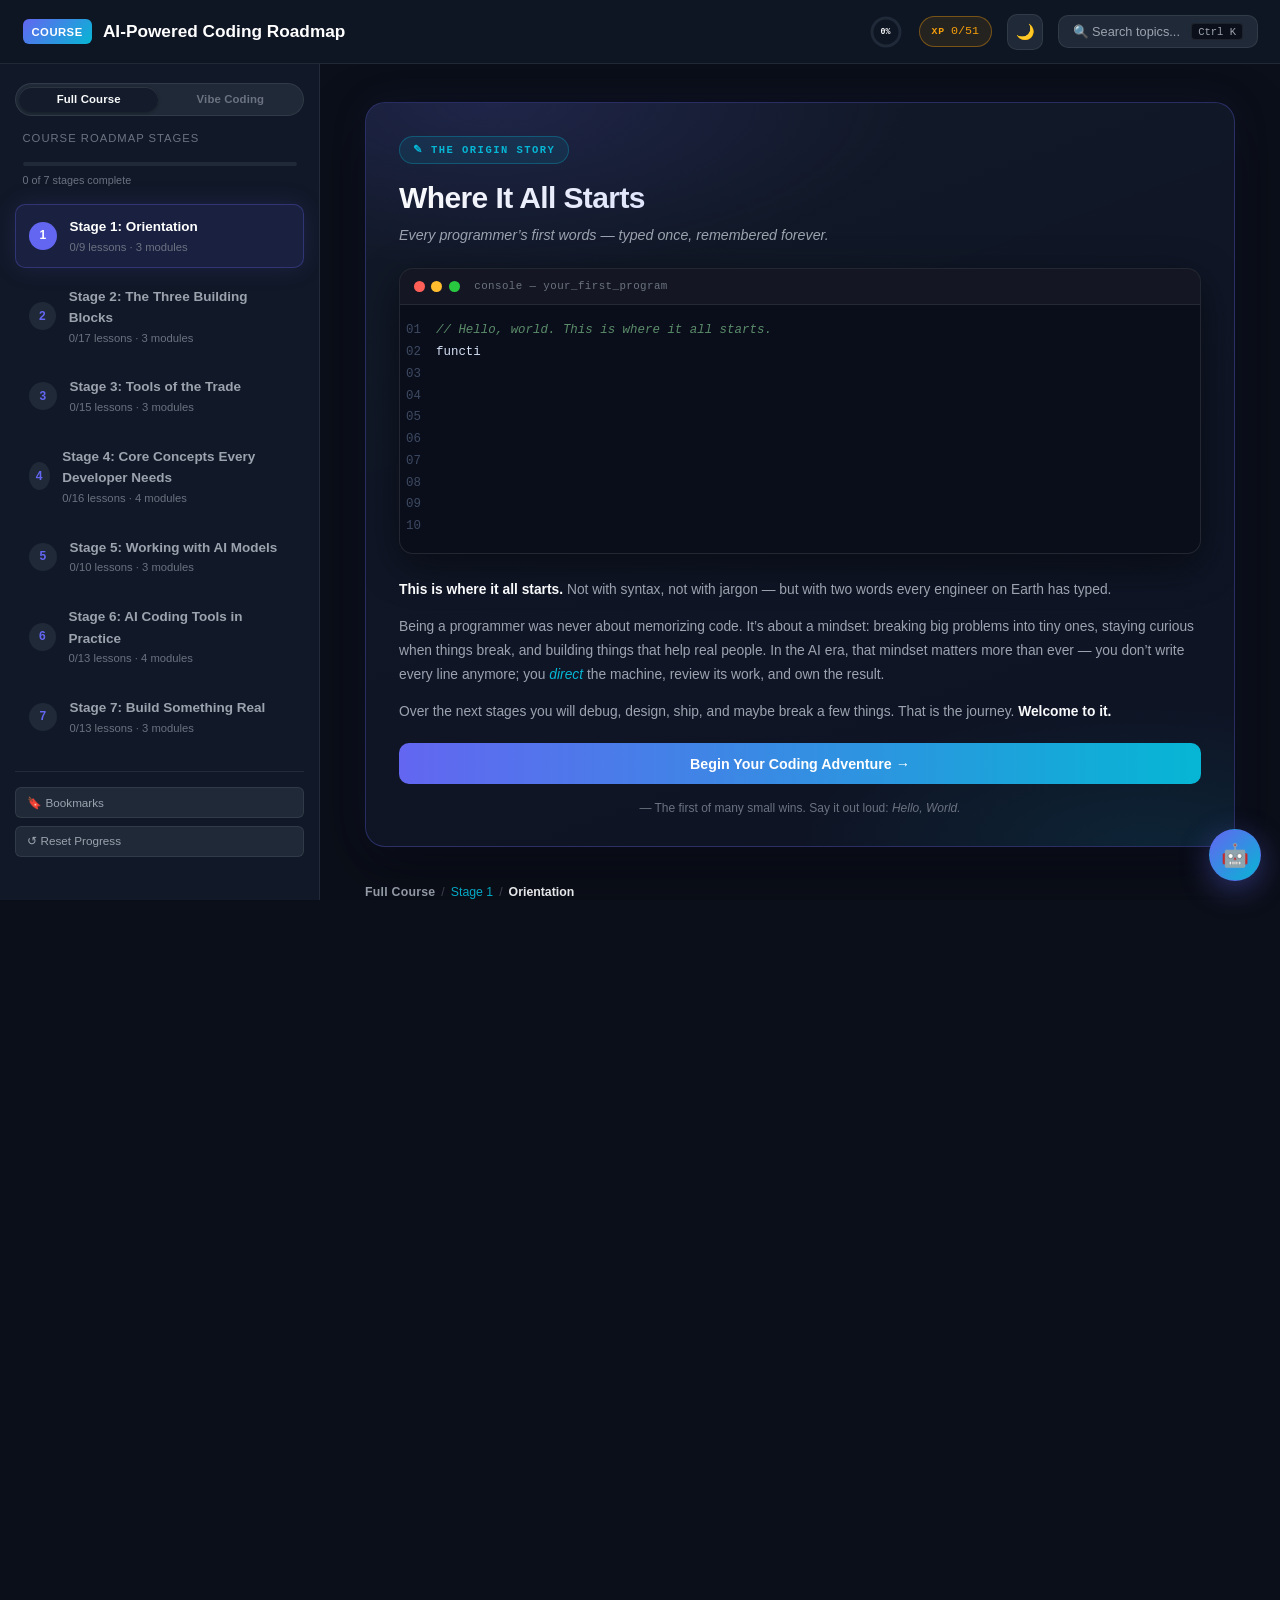
==== commit 3cf50535: "feat: update AI roadmap modules and interactive labs" ====
--- a/index.html
+++ b/index.html
@@ -2,7 +2,7 @@
 <html lang="en">
 <head>
   <meta charset="UTF-8">
-  <meta name="viewport" content="width=device-width, initial-scale=1.0">
+  <meta name="viewport" content="width=device-width, initial-scale=1.0, viewport-fit=cover, interactive-widget=resizes-content">
   <title>AI-Powered Coding Roadmap — Interactive Learning Platform</title>
   <meta name="description" content="An interactive, high-performance web course guiding you from zero coding knowledge to building and deploying full-stack apps with AI coding tools.">
   <meta http-equiv="Content-Security-Policy" content="
@@ -15,6 +15,9 @@
     connect-src 'self' https://generativelanguage.googleapis.com;
   ">
   <link rel="icon" href="data:image/svg+xml,<svg xmlns='http://www.w3.org/2000/svg' viewBox='0 0 100 100'><text y='.9em' font-size='90'>🚀</text></svg>">
+  <link rel="preconnect" href="https://fonts.googleapis.com">
+  <link rel="preconnect" href="https://fonts.gstatic.com" crossorigin>
+  <link rel="stylesheet" href="https://fonts.googleapis.com/css2?family=Space+Grotesk:wght@500;700&display=swap">
   <link rel="stylesheet" href="styles.css">
   <script>
     window.va = window.va || function () { (window.vaq = window.vaq || []).push(arguments); };
@@ -40,8 +43,8 @@
         <div class="welcome-feature-item">
           <span class="welcome-feature-icon">🧪</span>
           <div>
-            <strong>Interactive Labs</strong>
-            <p>Simulators, sandboxes, and live code editors</p>
+            <strong>Interactive Lessons</strong>
+            <p>Checkpoints, code challenges, and labs in every lesson</p>
           </div>
         </div>
         <div class="welcome-feature-item">
@@ -59,7 +62,10 @@
           </div>
         </div>
       </div>
-      <button class="welcome-start-btn" id="welcome-start-btn">Start Learning →</button>
+      <div class="welcome-paths">
+        <button class="welcome-start-btn" id="welcome-start-btn">Start Learning →</button>
+        <button class="welcome-vibe-btn" id="welcome-vibe-btn">⚡ Start Vibe Coding Instead</button>
+      </div>
       <p class="welcome-note">Your progress is saved automatically in your browser.</p>
     </div>
   </div>
@@ -73,8 +79,8 @@
         <span class="hamburger-line"></span>
       </button>
       <a href="#" class="brand">
-        <span class="brand-badge">COURSE</span>
-        <span class="brand-text">AI-Powered Coding Roadmap</span>
+        <span class="brand-badge" id="brand-badge-label">COURSE</span>
+        <span class="brand-text" id="brand-text-label">AI-Powered Coding Roadmap</span>
       </a>
     </div>
     
@@ -85,6 +91,10 @@
           <circle class="progress-ring-fill" id="progress-ring-fill" cx="18" cy="18" r="14" />
         </svg>
         <span class="progress-ring-text" id="progress-ring-text">0%</span>
+      </div>
+      <div class="xp-chip" id="xp-chip" style="display:none;" role="status">
+        <span class="xp-chip-label">XP</span>
+        <span id="xp-chip-value">0/0</span>
       </div>
       <button class="theme-toggle-btn" id="theme-toggle-btn" aria-label="Toggle light/dark theme" title="Toggle theme">
         <span class="theme-icon" id="theme-icon">🌙</span>
@@ -102,7 +112,11 @@
     <!-- Sidebar Navigation -->
     <aside class="sidebar" id="sidebar">
       <div class="sidebar-header">
-        <div class="sidebar-title">Course Roadmap Stages</div>
+        <div class="roadmap-switcher" role="tablist" aria-label="Choose roadmap">
+          <button class="roadmap-switcher-btn active" data-roadmap="course" role="tab" aria-selected="true">Full Course</button>
+          <button class="roadmap-switcher-btn" data-roadmap="vibe" role="tab" aria-selected="false">Vibe Coding</button>
+        </div>
+        <div class="sidebar-title" id="sidebar-title-label">Course Roadmap Stages</div>
         <div class="sidebar-progress-bar">
           <div class="sidebar-progress-fill" id="sidebar-progress-fill"></div>
         </div>
@@ -167,7 +181,10 @@
 
   <!-- Scripts -->
   <script src="js/course-data.js"></script>
+  <script src="js/vibe-data.js"></script>
+  <script src="js/course-enrichment.js"></script>
   <script src="js/widgets.js"></script>
+  <script src="js/lesson-blocks.js"></script>
   <script src="js/app.js"></script>
   <script src="js/chat.js"></script>
 </body>
--- a/styles.css
+++ b/styles.css
@@ -30,8 +30,8 @@
   --text-warning: #F59E0B;
   
   /* Typography */
-  --font-display: 'Plus Jakarta Sans', sans-serif;
-  --font-body: 'Inter', sans-serif;
+  --font-display: -apple-system, BlinkMacSystemFont, 'SF Pro Display', 'Plus Jakarta Sans', 'Segoe UI', Roboto, sans-serif;
+  --font-body: -apple-system, BlinkMacSystemFont, 'SF Pro Text', 'Inter', 'Segoe UI', Roboto, sans-serif;
   --font-code: 'JetBrains Mono', monospace;
   
   /* Geometry */
@@ -60,6 +60,15 @@
   font-size: 15px;
   line-height: 1.6;
   overflow-x: hidden;
+  -webkit-font-smoothing: antialiased;
+  -moz-osx-font-smoothing: grayscale;
+  text-rendering: optimizeLegibility;
+}
+
+/* Accessible focus rings (Apple-style) */
+:focus-visible, button:focus-visible, input:focus-visible, select:focus-visible, textarea:focus-visible, [role="button"]:focus-visible {
+  outline: 2px solid var(--primary-accent) !important;
+  outline-offset: 2px !important;
 }
 
 /* Custom Scrollbar */
@@ -84,6 +93,7 @@
   font-weight: 700;
   color: var(--text-main);
   line-height: 1.25;
+  letter-spacing: -0.02em;
 }
 
 /* App Layout Grid */
@@ -257,6 +267,7 @@
   flex: 1;
   padding: 2.5rem 3rem 5rem 3rem;
   max-width: 1200px;
+  overflow-x: hidden;
 }
 
 /* Stage Hero Header */
@@ -268,6 +279,8 @@
   margin-bottom: 2.5rem;
   position: relative;
   overflow: hidden;
+  overflow-wrap: break-word;
+  word-break: break-word;
   box-shadow: 0 10px 30px rgba(0, 0, 0, 0.25);
 }
 
@@ -299,12 +312,16 @@
 .stage-title {
   font-size: 2.2rem;
   margin-bottom: 0.5rem;
+  overflow-wrap: break-word;
+  word-break: break-word;
 }
 
 .stage-subtitle {
   color: var(--text-muted);
   font-size: 1.05rem;
   max-width: 750px;
+  overflow-wrap: break-word;
+  word-break: break-word;
 }
 
 /* Module & Lesson Content Styles */
@@ -314,6 +331,13 @@
   border-radius: var(--radius-lg);
   padding: 2rem;
   margin-bottom: 2rem;
+  transition: transform var(--transition-fast), border-color var(--transition-fast), box-shadow var(--transition-fast);
+}
+
+.module-card:hover {
+  transform: translateY(-2px);
+  border-color: var(--border-glow);
+  box-shadow: 0 12px 32px rgba(0, 0, 0, 0.18);
 }
 
 .module-title {
@@ -322,6 +346,26 @@
   margin-bottom: 1.5rem;
   padding-bottom: 0.75rem;
   border-bottom: 1px solid var(--border-color);
+  display: flex;
+  align-items: center;
+  gap: 0.6rem;
+}
+
+.module-title-icon {
+  width: 49px;
+  height: 49px;
+  flex: none;
+  object-fit: contain;
+  border-radius: 12px;
+  border: 1px solid var(--border-color);
+  background: var(--bg-surface-elevated);
+  padding: 5px;
+  box-shadow: 0 1px 3px rgba(0, 0, 0, 0.2);
+}
+
+body.light-theme .module-title-icon {
+  background: #fff;
+  box-shadow: 0 1px 3px rgba(16, 24, 40, 0.12);
 }
 
 .lesson-block {
@@ -342,6 +386,8 @@
   color: var(--text-muted);
   font-size: 0.98rem;
   line-height: 1.7;
+  overflow-wrap: break-word;
+  word-break: break-word;
 }
 
 .lesson-body p {
@@ -464,6 +510,8 @@
   color: var(--text-muted);
   font-size: 0.9rem;
   margin-bottom: 1.5rem;
+  overflow-wrap: break-word;
+  word-break: break-word;
 }
 
 /* Interactive Widget 1: Client-Server Network Simulator */
@@ -632,6 +680,12 @@
   font-weight: 600;
 }
 
+.widget-grid {
+  display: grid;
+  grid-template-columns: 1fr 1fr;
+  gap: 1rem;
+}
+
 /* Quiz Section Container */
 .quiz-section {
   background: var(--bg-surface);
@@ -661,6 +715,8 @@
   cursor: pointer;
   transition: var(--transition-fast);
   font-size: 0.95rem;
+  overflow-wrap: break-word;
+  word-break: break-word;
 }
 
 .quiz-option-btn:hover {
@@ -683,8 +739,8 @@
 .quiz-explanation {
   margin-top: 0.85rem;
   padding: 0.75rem 1rem;
-  background: rgba(99, 102, 241, 0.1);
-  border-left: 3px solid var(--primary-accent);
+  background: rgba(99, 102, 241, 0.05);
+  border: 1px solid rgba(99, 102, 241, 0.25);
   border-radius: var(--radius-sm);
   font-size: 0.88rem;
   color: var(--text-muted);
@@ -752,7 +808,7 @@
   color: var(--text-muted);
 }
 
-.search-result-item:hover, .search-result-item.selected {
+.search-result-item:hover, .search-result-item.selected, .search-result-item.keyboard-active {
   background: rgba(99, 102, 241, 0.15);
   color: var(--text-main);
 }
@@ -762,16 +818,16 @@
   color: var(--primary-accent);
 }
 
-/* Responsive rules moved to bottom of file */
+/* Responsive rules consolidated at the bottom of the file */
 
 /* Video Embed Component Styling */
 .video-embed-card {
-  background: var(--bg-dark);
-  border: 1px solid var(--border-color);
-  border-radius: var(--radius-md);
+  background: var(--bg-surface);
+  border: 1px solid var(--border-color);
+  border-radius: var(--radius-lg);
   padding: 0.85rem 1.25rem;
   margin: 1.25rem 0;
-  box-shadow: 0 4px 12px rgba(0, 0, 0, 0.15);
+  box-shadow: 0 1px 2px rgba(0, 0, 0, 0.25);
 }
 
 .video-body {
@@ -786,7 +842,7 @@
   padding-bottom: 56.25%;
   height: 0;
   overflow: hidden;
-  border-radius: 10px;
+  border-radius: 12px;
   border: 1px solid var(--border-color);
   margin-top: 0.75rem;
 }
@@ -835,7 +891,7 @@
   color: #FFF;
   border: none;
   padding: 0.35rem 0.85rem;
-  border-radius: var(--radius-sm);
+  border-radius: var(--radius-full);
   font-size: 0.78rem;
   font-weight: 600;
   cursor: pointer;
@@ -872,6 +928,42 @@
   font-size: 0.82rem;
   color: var(--text-dim);
   max-width: 640px;
+}
+
+/* Tool logo tiles — compact app-icon presentation for the vibe roadmap tool lessons */
+.lesson-illustration.tool-logo {
+  margin: 1.5rem 0 1.25rem;
+  text-align: center;
+}
+
+.lesson-illustration.tool-logo figure {
+  display: inline-block;
+  margin: 0 auto;
+}
+
+.lesson-illustration.tool-logo img {
+  display: block;
+  width: auto;
+  max-width: 72px;
+  max-height: 72px;
+  margin: 0 auto;
+  padding: 0.5rem;
+  border-radius: 12px;
+  border: 1px solid var(--border-color);
+  background: var(--bg-surface-elevated);
+  box-shadow: 0 4px 14px rgba(0, 0, 0, 0.22);
+}
+
+.lesson-illustration.tool-logo figcaption {
+  max-width: 420px;
+  margin-left: auto;
+  margin-right: auto;
+  margin-top: 0.7rem;
+}
+
+body.light-theme .lesson-illustration.tool-logo img {
+  background: #fff;
+  box-shadow: 0 6px 20px rgba(16, 24, 40, 0.1);
 }
 
 .interactive-visual {
@@ -911,8 +1003,8 @@
 
 .chat-widget {
   position: fixed;
-  right: 1.25rem;
-  bottom: 1.25rem;
+  right: max(1.25rem, env(safe-area-inset-right));
+  bottom: max(1.25rem, env(safe-area-inset-bottom));
   z-index: 1000;
   font-family: var(--font-body);
 }
@@ -1032,6 +1124,8 @@
   font-size: 0.88rem;
   line-height: 1.55;
   word-wrap: break-word;
+  overflow-wrap: break-word;
+  word-break: break-word;
 }
 
 .chat-msg p {
@@ -1174,11 +1268,6 @@
   box-shadow: none;
 }
 
-@media (max-width: 480px) {
-  .chat-panel {
-    height: 70vh;
-  }
-}
 .leader { stroke: var(--border-strong); }
 
 /* ============ Welcome Overlay ============ */
@@ -1203,6 +1292,7 @@
 .welcome-card {
   text-align: center;
   max-width: 600px;
+  width: 100%;
   padding: 3rem 2.5rem;
   animation: welcome-fade-in 0.6s ease-out;
 }
@@ -1227,10 +1317,9 @@
 .welcome-title {
   font-size: 2.5rem;
   margin-bottom: 0.75rem;
-  background: linear-gradient(135deg, var(--text-main), var(--secondary-accent));
-  -webkit-background-clip: text;
-  -webkit-text-fill-color: transparent;
-  background-clip: text;
+  overflow-wrap: break-word;
+  word-break: break-word;
+  color: var(--text-main);
 }
 
 .welcome-subtitle {
@@ -1459,8 +1548,10 @@
   height: 100%;
   background: linear-gradient(90deg, var(--primary-accent), var(--success-accent));
   border-radius: 2px;
-  width: 0%;
-  transition: width 0.5s ease;
+  width: 100%;
+  transform: scaleX(0);
+  transform-origin: left;
+  transition: transform 0.5s ease;
 }
 
 .sidebar-progress-label {
@@ -1573,10 +1664,7 @@
 }
 
 .quiz-summary-score.perfect {
-  background: linear-gradient(135deg, var(--success-accent), var(--secondary-accent));
-  -webkit-background-clip: text;
-  -webkit-text-fill-color: transparent;
-  background-clip: text;
+  color: var(--success-accent);
 }
 
 .quiz-summary-score.good {
@@ -1741,13 +1829,15 @@
   color: var(--text-muted);
   font-size: 0.9rem;
   line-height: 1.6;
+  overflow-wrap: break-word;
+  word-break: break-word;
 }
 
 .challenge-hint {
   margin-top: 0.75rem;
   padding: 0.6rem 0.8rem;
-  background: rgba(245, 158, 11, 0.1);
-  border-left: 3px solid var(--warning-accent);
+  background: rgba(245, 158, 11, 0.05);
+  border: 1px solid rgba(245, 158, 11, 0.25);
   border-radius: var(--radius-sm);
   font-size: 0.82rem;
   color: var(--text-muted);
@@ -1826,10 +1916,22 @@
   }
   .main-viewport {
     margin-left: 0;
-    padding: 1.5rem;
-  }
-  .sandbox-layout, .api-inspector-grid, .tokenizer-container {
+    padding: 1.25rem 1.5rem 4rem;
+  }
+  .sandbox-layout, .api-inspector-grid, .tokenizer-container, .widget-grid {
     grid-template-columns: 1fr;
+  }
+  .sandbox-layout {
+    height: auto;
+  }
+  .sandbox-editor {
+    min-height: 240px;
+  }
+  .sandbox-preview {
+    height: 340px;
+  }
+  .stage-hero {
+    padding: 1.5rem 1.5rem;
   }
   .brand-text {
     display: none;
@@ -1842,6 +1944,176 @@
   }
   .search-trigger-btn span:first-child {
     display: none;
+  }
+}
+
+/* ============ Tablet Breakpoint (<=768px) ============ */
+
+@media (max-width: 768px) {
+  .stage-title {
+    font-size: 1.75rem;
+  }
+  .stage-subtitle {
+    font-size: 1rem;
+  }
+  .module-card, .quiz-section, .interactive-lab {
+    padding: 1.5rem;
+  }
+  .network-sim-grid {
+    grid-template-columns: 1fr;
+    gap: 0.75rem;
+    padding: 1rem;
+  }
+  .network-sim-grid .sim-node {
+    padding: 1rem;
+  }
+  .network-sim-grid .sim-pipe {
+    display: none;
+  }
+  .chat-panel {
+    width: min(440px, calc(100vw - 1.5rem));
+  }
+  .command-results {
+    max-height: 45vh;
+  }
+}
+
+/* ============ Phone Breakpoint (<=480px) ============ */
+
+@media (max-width: 480px) {
+  html, body {
+    font-size: 14px;
+  }
+  .top-nav {
+    padding: 0 0.85rem;
+  }
+  .nav-actions {
+    gap: 0.6rem;
+  }
+  .search-trigger-btn {
+    padding: 0.45rem 0.6rem;
+  }
+  .search-trigger-btn .kbd-shortcut {
+    display: none;
+  }
+  .main-viewport {
+    padding: 1rem 1rem 3.5rem;
+  }
+  .stage-hero {
+    padding: 1.25rem 1rem;
+    margin-bottom: 1.5rem;
+  }
+  .stage-title {
+    font-size: 1.45rem;
+  }
+  .stage-subtitle {
+    font-size: 0.92rem;
+  }
+  .module-card {
+    padding: 1.25rem;
+    margin-bottom: 1.5rem;
+  }
+  .module-title {
+    font-size: 1.15rem;
+  }
+  .lesson-title {
+    font-size: 1.05rem;
+  }
+  .interactive-lab, .quiz-section {
+    padding: 1.25rem;
+    margin: 1.5rem 0;
+  }
+  .lab-header {
+    flex-direction: column;
+    align-items: flex-start;
+    gap: 0.5rem;
+  }
+  pre {
+    font-size: 0.78rem;
+    padding: 1rem;
+  }
+  .quiz-option-btn {
+    padding: 0.85rem 1rem;
+    font-size: 0.95rem;
+  }
+  .sandbox-editor {
+    min-height: 220px;
+  }
+  .sandbox-preview {
+    height: 300px;
+  }
+  .flashcard-container {
+    height: 240px;
+  }
+  .stage-nav-btn {
+    padding: 0.85rem 1rem;
+  }
+  .sidebar {
+    width: min(320px, 85vw);
+  }
+  .sidebar-bookmarks-btn, .sidebar-reset-btn {
+    padding: 0.7rem 0.85rem;
+    font-size: 0.85rem;
+  }
+  .term-tooltip .tooltip-text {
+    left: 0;
+    transform: none;
+    max-width: 80vw;
+  }
+  .command-modal {
+    width: 96%;
+  }
+  .command-input, .chat-input, .sandbox-textarea {
+    font-size: 16px;
+  }
+  .welcome-title {
+    font-size: 1.6rem;
+  }
+  .welcome-subtitle {
+    font-size: 0.98rem;
+  }
+  .welcome-start-btn {
+    width: 100%;
+    max-width: 320px;
+  }
+  .welcome-card {
+    padding: 1.75rem 1.25rem;
+  }
+
+  /* Full-screen AI Tutor chat panel */
+  .chat-panel {
+    position: fixed;
+    top: 0;
+    left: 0;
+    right: 0;
+    bottom: 0;
+    width: 100%;
+    height: 100vh;
+    height: 100dvh;
+    max-height: 100vh;
+    max-height: 100dvh;
+    border-radius: 0;
+    border: none;
+  }
+  .chat-toggle-btn {
+    width: 3.25rem;
+    height: 3.25rem;
+  }
+  .chat-input-row {
+    padding-bottom: calc(0.75rem + env(safe-area-inset-bottom));
+  }
+  .chat-send-btn {
+    width: 3rem;
+    height: 3rem;
+  }
+
+  /* Full-width bookmarks panel */
+  .bookmarks-panel {
+    width: 100%;
+    border-left: none;
+  }
+  .bookmark-item {
+    padding: 0.9rem;
   }
 }
 
@@ -1954,3 +2226,1067 @@
   color: var(--text-dim);
   font-family: var(--font-code);
 }
+
+/* ============ Roadmap Switcher (Full Course / Vibe Coding) ============ */
+.roadmap-switcher {
+  display: flex;
+  gap: 0.2rem;
+  margin-bottom: 0.85rem;
+  padding: 0.22rem;
+  background: var(--bg-surface-elevated);
+  border: 1px solid var(--border-color);
+  border-radius: var(--radius-full);
+  backdrop-filter: blur(10px);
+  -webkit-backdrop-filter: blur(10px);
+}
+
+.roadmap-switcher-btn {
+  flex: 1;
+  min-width: 0;
+  padding: 0.42rem 0.3rem;
+  font-size: 0.76rem;
+  font-weight: 600;
+  letter-spacing: 0.01em;
+  color: var(--text-dim);
+  background: transparent;
+  border: none;
+  border-radius: var(--radius-full);
+  cursor: pointer;
+  transition: background 0.2s ease, color 0.2s ease, box-shadow 0.2s ease;
+  text-align: center;
+  white-space: nowrap;
+  -webkit-tap-highlight-color: transparent;
+}
+
+.roadmap-switcher-btn:hover {
+  color: var(--text-muted);
+  background: rgba(255, 255, 255, 0.05);
+}
+
+.roadmap-switcher-btn.active {
+  background: var(--bg-glass);
+  color: var(--text-main);
+  box-shadow: 0 1px 3px rgba(0, 0, 0, 0.3), inset 0 1px 0 rgba(255, 255, 255, 0.1);
+}
+
+/* ============ Welcome overlay: choose your path ============ */
+.welcome-paths {
+  display: flex;
+  flex-direction: column;
+  align-items: center;
+  gap: 0.7rem;
+  margin-top: 0.4rem;
+}
+
+.welcome-vibe-btn {
+  background: transparent;
+  color: var(--primary-accent);
+  border: 2px solid var(--primary-accent);
+  padding: 0.7rem 2rem;
+  border-radius: var(--radius-full);
+  font-size: 0.95rem;
+  font-weight: 600;
+  cursor: pointer;
+  transition: background 0.2s ease, color 0.2s ease, transform 0.2s ease;
+}
+
+.welcome-vibe-btn:hover {
+  background: var(--primary-accent);
+  color: #fff;
+  transform: translateY(-1px);
+}
+
+/* ============ Minimal roadmap mode: hide progress/bookmark/reset machinery ============ */
+body.minimal-roadmap .progress-ring-container,
+body.minimal-roadmap .sidebar-progress-bar,
+body.minimal-roadmap .sidebar-progress-label,
+body.minimal-roadmap .sidebar-footer {
+  display: none !important;
+}
+
+@media (max-width: 480px) {
+  .welcome-vibe-btn {
+    width: 100%;
+    max-width: 320px;
+  }
+}
+
+/* ============ Apple-style polish: links, media, motion ============ */
+
+/* Doc links (link text is a domain/path, e.g. "docs.cursor.com") become pills */
+.lesson-body a.doc-pill {
+  display: inline-flex;
+  align-items: center;
+  gap: 0.3rem;
+  margin: 0.1rem 0.05rem;
+  padding: 0.18rem 0.65rem;
+  border-radius: var(--radius-full);
+  background: rgba(6, 182, 212, 0.08);
+  border: 1px solid rgba(6, 182, 212, 0.22);
+  color: var(--secondary-accent);
+  text-decoration: none;
+  font-size: 0.8rem;
+  font-weight: 600;
+  letter-spacing: 0.01em;
+  transition: var(--transition-fast);
+}
+
+.lesson-body a.doc-pill:hover {
+  background: rgba(6, 182, 212, 0.16);
+  border-color: rgba(6, 182, 212, 0.45);
+  color: var(--secondary-accent);
+  box-shadow: 0 2px 8px rgba(6, 182, 212, 0.18);
+}
+
+/* Plain-word links keep a subtle Apple-style underline */
+.lesson-body a.text-link {
+  color: var(--secondary-accent);
+  text-decoration: underline;
+  text-decoration-color: rgba(6, 182, 212, 0.35);
+  text-underline-offset: 2px;
+  font-weight: 500;
+}
+
+.lesson-body a.text-link:hover {
+  color: var(--primary-accent);
+  text-decoration-color: currentColor;
+}
+
+/* Internal stage links ([text](#stage-id)) */
+.lesson-body a.stage-link {
+  color: var(--primary-accent);
+  text-decoration: underline;
+  text-decoration-color: rgba(99, 102, 241, 0.4);
+  text-underline-offset: 2px;
+  font-weight: 600;
+}
+
+.lesson-body a.stage-link:hover {
+  text-decoration-color: currentColor;
+  box-shadow: 0 2px 0 rgba(99, 102, 241, 0.2);
+}
+
+/* Light theme: video cards and switcher sit on white */
+body.light-theme .video-embed-card {
+  background: #fff;
+  box-shadow: 0 1px 2px rgba(16, 24, 40, 0.08);
+}
+
+body.light-theme .roadmap-switcher {
+  background: var(--bg-surface-elevated);
+}
+
+body.light-theme .roadmap-switcher-btn:hover {
+  background: rgba(16, 24, 40, 0.06);
+}
+
+body.light-theme .roadmap-switcher-btn.active {
+  background: #fff;
+  box-shadow: 0 1px 3px rgba(16, 24, 40, 0.16), inset 0 1px 0 rgba(255, 255, 255, 0.6);
+}
+
+body.light-theme .module-card:hover {
+  box-shadow: 0 12px 32px rgba(16, 24, 40, 0.1);
+}
+
+/* Respect reduced-motion preferences */
+@media (prefers-reduced-motion: reduce) {
+  *, *::before, *::after {
+    transition-duration: 0.01ms !important;
+    animation-duration: 0.01ms !important;
+    scroll-behavior: auto !important;
+  }
+}
+
+/* ============================================================
+   INTERACTIVE LESSON SYSTEM (Lab Bench, breadcrumbs, TOC, XP)
+   Append-only layer: no rules above are modified.
+   ============================================================ */
+
+/* ---------- Breadcrumb trail ---------- */
+.breadcrumb-trail {
+  display: flex;
+  align-items: center;
+  flex-wrap: wrap;
+  gap: 0.4rem;
+  font-size: 0.82rem;
+  color: var(--text-dim);
+  margin-bottom: 0.9rem;
+}
+.crumb { color: var(--text-muted); }
+a.crumb {
+  color: var(--secondary-accent);
+  text-decoration: none;
+  border-bottom: 1px dashed rgba(6, 182, 212, 0.4);
+}
+a.crumb:hover { color: var(--primary-accent); border-bottom-color: var(--primary-accent); }
+.crumb-root { font-weight: 600; letter-spacing: 0.02em; }
+.crumb-current { color: var(--text-main); font-weight: 600; }
+.crumb-sep { opacity: 0.5; }
+
+/* ---------- Lab Bench signature frame ---------- */
+.lab-bench {
+  position: relative;
+  background:
+    linear-gradient(180deg, rgba(99, 102, 241, 0.03), transparent 42%),
+    var(--bg-surface-elevated);
+  border: 1px solid rgba(245, 158, 11, 0.4);
+  border-radius: var(--radius-md);
+  padding: 1.1rem 1.25rem 1.25rem;
+  margin: 1.25rem 0;
+  transition: border-color var(--transition-fast), box-shadow var(--transition-fast);
+}
+.lab-bench:hover {
+  border-color: rgba(245, 158, 11, 0.6);
+  box-shadow: 0 0 15px rgba(245, 158, 11, 0.1);
+}
+.lab-bench.solved {
+  border-color: rgba(16, 185, 129, 0.5);
+}
+.lab-bench.solved:hover {
+  border-color: rgba(16, 185, 129, 0.7);
+  box-shadow: 0 0 15px rgba(16, 185, 129, 0.15);
+}
+.lab-bench.solved .bench-top { opacity: 0.92; }
+
+.bench-top {
+  display: flex;
+  align-items: center;
+  gap: 0.55rem;
+  margin-bottom: 0.75rem;
+}
+.bench-led {
+  width: 9px; height: 9px;
+  border-radius: 50%;
+  background: var(--warning-accent);
+  box-shadow: 0 0 8px rgba(245, 158, 11, 0.7);
+  animation: led-pulse 1.6s ease-in-out infinite;
+  flex: none;
+}
+.lab-bench.solved .bench-led {
+  background: var(--success-accent);
+  box-shadow: none;
+  animation: none;
+}
+@keyframes led-pulse {
+  0%, 100% { opacity: 1; }
+  50% { opacity: 0.35; }
+}
+
+.bench-kind {
+  font-size: 0.68rem;
+  font-weight: 800;
+  text-transform: uppercase;
+  letter-spacing: 0.14em;
+  color: var(--text-dim);
+  white-space: nowrap;
+}
+.bench-title {
+  font-weight: 600;
+  color: var(--text-main);
+  font-size: 0.95rem;
+  min-width: 0;
+  overflow-wrap: break-word;
+}
+.bench-xp {
+  margin-left: auto;
+  font-family: var(--font-code);
+  font-size: 0.72rem;
+  color: var(--warning-accent);
+  background: rgba(245, 158, 11, 0.12);
+  border: 1px solid rgba(245, 158, 11, 0.35);
+  padding: 0.12rem 0.5rem;
+  border-radius: var(--radius-full);
+  white-space: nowrap;
+}
+.lab-bench.solved .bench-xp {
+  color: var(--success-accent);
+  background: rgba(16, 185, 129, 0.12);
+  border-color: rgba(16, 185, 129, 0.35);
+}
+
+.bench-intro { color: var(--text-muted); font-size: 0.92rem; margin-bottom: 0.75rem; }
+.bench-q { color: var(--text-main); font-weight: 600; font-size: 0.98rem; margin-bottom: 0.75rem; }
+
+.bench-code {
+  margin: 0.75rem 0 !important;
+  padding: 0.9rem 1rem !important;
+}
+.bench-done-banner {
+  margin-top: 0.85rem;
+  padding: 0.55rem 0.85rem;
+  background: rgba(16, 185, 129, 0.05);
+  border: 1px solid rgba(16, 185, 129, 0.3);
+  border-radius: var(--radius-sm);
+  color: var(--success-accent);
+  font-size: 0.88rem;
+  font-weight: 600;
+}
+
+/* ---------- Multiple choice (checkpoint / predict) ---------- */
+.mc-options { display: grid; gap: 0.45rem; }
+.mc-option {
+  display: flex; align-items: baseline; gap: 0.6rem;
+  text-align: left;
+  background: var(--bg-surface);
+  border: 1px solid var(--border-color);
+  color: var(--text-main);
+  padding: 0.6rem 0.9rem;
+  border-radius: var(--radius-sm);
+  cursor: pointer;
+  font-size: 0.92rem;
+  transition: var(--transition-fast);
+}
+.mc-option:hover:not(:disabled) { border-color: var(--primary-accent); background: rgba(99, 102, 241, 0.08); }
+.mc-option:disabled { cursor: default; opacity: 0.75; }
+.mc-option.correct {
+  border-color: var(--success-accent) !important;
+  background: rgba(16, 185, 129, 0.12) !important;
+  color: var(--success-accent) !important;
+  opacity: 1;
+}
+.mc-option.wrong {
+  border-color: #EF4444 !important;
+  background: rgba(239, 68, 68, 0.1) !important;
+  color: #EF4444 !important;
+  text-decoration: line-through;
+  opacity: 0.65;
+}
+.mc-letter {
+  font-family: var(--font-code);
+  font-size: 0.72rem;
+  color: var(--text-dim);
+  flex: none;
+}
+.mc-option.correct .mc-letter { color: var(--success-accent); }
+.mc-option.wrong .mc-letter { color: #EF4444; }
+
+.bench-explain {
+  margin-top: 0.75rem;
+  padding: 0.6rem 0.85rem;
+  background: rgba(99, 102, 241, 0.04);
+  border: 1px solid rgba(99, 102, 241, 0.25);
+  border-radius: var(--radius-sm);
+  font-size: 0.88rem;
+  color: var(--text-muted);
+}
+
+/* ---------- Fill-in-the-blank challenge ---------- */
+.blank-input {
+  background: rgba(245, 158, 11, 0.07);
+  border: none;
+  border-bottom: 2px dashed var(--warning-accent);
+  color: var(--text-main);
+  font-family: var(--font-code);
+  font-size: 0.88em;
+  padding: 0.1rem 0.35rem;
+  outline: none;
+  vertical-align: baseline;
+}
+.blank-input:focus { border-bottom-style: solid; }
+.blank-input.ok { border-bottom-color: var(--success-accent); color: var(--success-accent); }
+.blank-input.bad { border-bottom-color: #EF4444; color: #EF4444; }
+
+.challenge-actions { display: flex; flex-wrap: wrap; gap: 0.5rem; margin-top: 0.85rem; }
+.challenge-actions .api-btn { font-size: 0.82rem; padding: 0.45rem 0.95rem; }
+.btn-hint { background: var(--warning-accent) !important; color: #111 !important; }
+.btn-show { background: transparent !important; border: 1px dashed var(--border-strong) !important; color: var(--text-muted) !important; }
+.hint-area p, .bench-explain p { margin: 0.3rem 0; font-size: 0.88rem; }
+
+/* ---------- Sort / ordering ---------- */
+.sort-slots {
+  list-style: none;
+  margin: 0 0 0.75rem;
+  padding: 0.6rem;
+  min-height: 2.4rem;
+  background: var(--bg-dark);
+  border: 1px dashed var(--border-strong);
+  border-radius: var(--radius-sm);
+}
+.slot-empty { color: var(--text-dim); font-size: 0.82rem; }
+.sort-placed {
+  display: inline-flex; align-items: center; gap: 0.5rem;
+  background: rgba(99, 102, 241, 0.15);
+  border: 1px solid var(--primary-accent);
+  color: var(--text-main);
+  border-radius: var(--radius-sm);
+  padding: 0.3rem 0.6rem;
+  margin: 0.15rem;
+  cursor: pointer;
+  font-size: 0.86rem;
+}
+.sort-n { font-family: var(--font-code); font-size: 0.72rem; color: var(--primary-accent); }
+.sort-pool { display: flex; flex-wrap: wrap; gap: 0.4rem; margin-bottom: 0.5rem; }
+.sort-tile {
+  background: var(--bg-surface);
+  border: 1px solid var(--border-strong);
+  color: var(--text-main);
+  border-radius: var(--radius-sm);
+  padding: 0.35rem 0.7rem;
+  cursor: pointer;
+  font-size: 0.88rem;
+  transition: var(--transition-fast);
+}
+.sort-tile:hover { border-color: var(--primary-accent); transform: translateY(-1px); }
+.btn-reset { background: transparent !important; border: 1px solid var(--border-color) !important; color: var(--text-muted) !important; }
+
+/* ---------- Matching pairs ---------- */
+.match-hintline { color: var(--text-dim); font-size: 0.82rem; margin-bottom: 0.6rem; }
+.match-grid { display: grid; grid-template-columns: 1fr 1fr; gap: 0.75rem; }
+.match-col { display: flex; flex-direction: column; gap: 0.45rem; }
+.match-item {
+  text-align: left;
+  background: var(--bg-surface);
+  border: 1px solid var(--border-color);
+  color: var(--text-main);
+  border-radius: var(--radius-sm);
+  padding: 0.55rem 0.8rem;
+  cursor: pointer;
+  font-size: 0.9rem;
+  transition: var(--transition-fast);
+}
+.match-item:hover:not(:disabled) { border-color: var(--primary-accent); }
+.match-item.selected { border-color: var(--warning-accent); background: rgba(245, 158, 11, 0.1); }
+.match-item.matched {
+  border-color: var(--success-accent);
+  background: rgba(16, 185, 129, 0.08);
+  color: var(--success-accent);
+  cursor: default;
+}
+@keyframes match-shake {
+  0%, 100% { transform: translateX(0); }
+  25% { transform: translateX(-3px); }
+  75% { transform: translateX(3px); }
+}
+.match-item.shake { animation: match-shake 0.3s ease-in-out; border-color: #EF4444; }
+
+/* ---------- Guided steps ---------- */
+.steps-walker { display: flex; flex-direction: column; gap: 0.4rem; margin-top: 0.25rem; }
+.step-row { border: 1px solid var(--border-color); border-radius: var(--radius-sm); overflow: hidden; background: var(--bg-surface); }
+.step-head {
+  display: flex; align-items: center; gap: 0.65rem;
+  width: 100%;
+  background: transparent;
+  border: none;
+  color: var(--text-main);
+  padding: 0.6rem 0.8rem;
+  cursor: pointer;
+  text-align: left;
+  font-size: 0.92rem;
+}
+.step-num {
+  font-family: var(--font-code);
+  font-size: 0.72rem;
+  color: var(--secondary-accent);
+  border: 1px solid var(--border-strong);
+  border-radius: 50%;
+  width: 22px; height: 22px;
+  display: inline-flex; align-items: center; justify-content: center;
+  flex: none;
+}
+.step-body {
+  display: none;
+  padding: 0 0.8rem 0.75rem 2.5rem;
+  color: var(--text-muted);
+  font-size: 0.9rem;
+}
+.step-row.open .step-body { display: block; }
+.step-row.visited .step-num { color: var(--success-accent); border-color: var(--success-accent); }
+.btn-steps-done { background: var(--primary-accent) !important; }
+
+/* ---------- Prompt lab ---------- */
+.prompt-vague {
+  border: 1px solid rgba(239, 68, 68, 0.3);
+  background: rgba(239, 68, 68, 0.04);
+  color: var(--text-main);
+  padding: 0.55rem 0.9rem;
+  border-radius: var(--radius-sm);
+  margin: 0 0 0.75rem;
+  font-size: 0.92rem;
+}
+.prompt-input {
+  width: 100%;
+  background: var(--bg-dark);
+  border: 1px solid var(--border-color);
+  color: var(--text-main);
+  border-radius: var(--radius-sm);
+  padding: 0.7rem 0.85rem;
+  font-family: var(--font-body);
+  font-size: 0.9rem;
+  resize: vertical;
+  outline: none;
+}
+.prompt-input:focus { border-color: var(--primary-accent); }
+.keyword-report { margin-top: 0.75rem; font-size: 0.88rem; color: var(--text-muted); }
+.keyword-report .kw-found { color: var(--success-accent); }
+.keyword-report .kw-missing { color: var(--warning-accent); }
+.model-answer {
+  margin-top: 0.75rem;
+  padding: 0.7rem 0.9rem;
+  background: rgba(99, 102, 241, 0.04);
+  border: 1px solid rgba(99, 102, 241, 0.25);
+  border-radius: var(--radius-sm);
+  font-size: 0.9rem;
+  color: var(--text-muted);
+}
+.model-answer strong { color: var(--text-main); }
+.model-answer p { margin: 0.35rem 0 0; }
+.btn-model { background: transparent !important; border: 1px dashed var(--border-strong) !important; color: var(--text-muted) !important; }
+
+/* ---------- Lesson head row + done toggle ---------- */
+.lesson-head-row {
+  display: flex;
+  align-items: center;
+  justify-content: space-between;
+  gap: 0.75rem;
+  margin-bottom: 0.75rem;
+  scroll-margin-top: 90px;
+}
+.lesson-title { margin-bottom: 0 !important; }
+.lesson-done-btn {
+  flex: none;
+  display: inline-flex; align-items: center; gap: 0.4rem;
+  background: transparent;
+  border: 1px solid var(--border-strong);
+  color: var(--text-dim);
+  border-radius: var(--radius-full);
+  padding: 0.28rem 0.8rem;
+  font-size: 0.78rem;
+  cursor: pointer;
+  transition: var(--transition-fast);
+}
+.lesson-done-btn:hover { border-color: var(--success-accent); color: var(--success-accent); }
+.done-check { display: none; font-size: 0.8em; }
+.lesson-done-btn.done {
+  border-color: var(--success-accent);
+  color: var(--success-accent);
+  background: rgba(16, 185, 129, 0.08);
+}
+.lesson-done-btn.done .done-check { display: inline; }
+
+/* ---------- TOC rail ---------- */
+.toc-rail {
+  float: right;
+  width: 230px;
+  margin: 0 0 1rem 1.5rem;
+  padding: 0.9rem 1rem;
+  background: var(--bg-surface);
+  border: 1px solid var(--border-color);
+  border-radius: var(--radius-md);
+  position: sticky;
+  top: 84px;
+  max-height: calc(100vh - 110px);
+  overflow-y: auto;
+  font-size: 0.82rem;
+}
+.toc-title {
+  font-size: 0.68rem;
+  font-weight: 800;
+  text-transform: uppercase;
+  letter-spacing: 0.14em;
+  color: var(--text-dim);
+  margin-bottom: 0.5rem;
+}
+.toc-link {
+  display: block;
+  color: var(--text-muted);
+  text-decoration: none;
+  padding: 0.22rem 0.5rem;
+  border-left: 2px solid transparent;
+  border-radius: 0 var(--radius-sm) var(--radius-sm) 0;
+  line-height: 1.35;
+  margin-left: 0.4rem;
+}
+.toc-link:hover { color: var(--text-main); background: rgba(99, 102, 241, 0.08); }
+.toc-link.active { color: var(--primary-accent); border-left-color: var(--primary-accent); background: rgba(99, 102, 241, 0.1); }
+.toc-module {
+  font-weight: 700;
+  color: var(--text-main);
+  margin-top: 0.5rem;
+}
+.toc-lesson { padding-left: 1.1rem; }
+.toc-dot {
+  display: inline-block;
+  width: 6px; height: 6px;
+  border-radius: 50%;
+  background: var(--warning-accent);
+  margin-right: 0.4rem;
+  vertical-align: middle;
+}
+.module-card, .lesson-block { scroll-margin-top: 84px; }
+#interactive-lab-mount { scroll-margin-top: 84px; }
+
+/* ---------- XP chip (top nav) ---------- */
+.xp-chip {
+  display: inline-flex;
+  align-items: center;
+  gap: 0.4rem;
+  background: rgba(245, 158, 11, 0.1);
+  border: 1px solid rgba(245, 158, 11, 0.4);
+  color: var(--warning-accent);
+  border-radius: var(--radius-full);
+  padding: 0.32rem 0.8rem;
+  font-family: var(--font-code);
+  font-size: 0.78rem;
+  white-space: nowrap;
+  cursor: default;
+}
+.xp-chip-label { letter-spacing: 0.08em; font-weight: 800; font-size: 0.66rem; }
+
+/* ---------- Display type upgrade ---------- */
+h1.stage-title, .welcome-title {
+  font-family: 'Space Grotesk', var(--font-display);
+  letter-spacing: -0.02em;
+}
+.stage-hero { border-top: 3px solid var(--primary-accent); }
+
+/* ---------- Responsive ---------- */
+@media (max-width: 1100px) {
+  .toc-rail { position: static; float: none; width: auto; margin: 0 0 1.5rem; max-height: none; }
+}
+@media (max-width: 900px) {
+  .match-grid { grid-template-columns: 1fr; }
+  .lesson-head-row { flex-wrap: wrap; }
+  .xp-chip { display: none; }
+}
+@media (max-width: 600px) {
+  .lab-bench { padding: 0.9rem 0.95rem 1rem; }
+  .bench-xp { display: none; }
+}
+
+/* ---------- Reduced motion ---------- */
+@media (prefers-reduced-motion: reduce) {
+  .bench-led { animation: none; }
+  .match-item.shake { animation: none; }
+  .toc-rail, .lab-bench, .sort-tile { transition: none; }
+}
+
+/* ============================================================
+   Feature: Hello World intro + Prompt Battle Lab
+   ============================================================ */
+
+/* ---------- Sidebar quick nav ---------- */
+.sidebar-quick-nav {
+  margin-top: 1.1rem;
+  display: grid;
+  grid-template-columns: 1fr 1fr;
+  gap: 0.5rem;
+}
+body.minimal-roadmap .sidebar-quick-nav { display: none !important; }
+.sidebar-quick-btn {
+  display: flex;
+  align-items: center;
+  justify-content: center;
+  gap: 0.5rem;
+  padding: 0.62rem 0.5rem;
+  background: rgba(99, 102, 241, 0.08);
+  border: 1px solid rgba(99, 102, 241, 0.28);
+  border-radius: var(--radius-md);
+  color: var(--text-main);
+  font-family: var(--font-body);
+  font-size: 0.82rem;
+  font-weight: 600;
+  cursor: pointer;
+  transition: border-color var(--transition-fast), background var(--transition-fast), transform var(--transition-fast), box-shadow var(--transition-fast);
+}
+.sidebar-quick-btn:hover {
+  background: rgba(99, 102, 241, 0.16);
+  border-color: var(--border-glow);
+  box-shadow: 0 0 18px rgba(99, 102, 241, 0.18);
+  transform: translateY(-1px);
+}
+.quick-btn-icon { font-size: 1rem; line-height: 1; }
+.quick-btn-label { white-space: nowrap; }
+
+/* ---------- Shared modal backdrop ---------- */
+.hello-modal-backdrop, .battle-modal-backdrop {
+  position: fixed;
+  inset: 0;
+  z-index: 6000;
+  background: rgba(5, 8, 16, 0.82);
+  backdrop-filter: blur(10px);
+  display: flex;
+  align-items: center;
+  justify-content: center;
+  padding: 1.5rem;
+  opacity: 0;
+  pointer-events: none;
+  transition: opacity 0.25s ease;
+}
+.hello-modal-backdrop[hidden], .battle-modal-backdrop[hidden] { display: none; }
+.hello-modal-backdrop.open, .battle-modal-backdrop.open { opacity: 1; pointer-events: auto; }
+
+/* ---------- Hello World modal ---------- */
+.hello-modal-card {
+  position: relative;
+  width: 100%;
+  max-width: 620px;
+  max-height: 90vh;
+  overflow-y: auto;
+  background: linear-gradient(160deg, #131A2A 0%, #0E1424 100%);
+  border: 1px solid var(--border-glow);
+  border-radius: 20px;
+  box-shadow: 0 30px 80px rgba(0, 0, 0, 0.6), 0 0 40px rgba(99, 102, 241, 0.12);
+  padding: 2.2rem 2.2rem 2rem;
+  transform: translateY(14px) scale(0.98);
+  transition: transform 0.28s cubic-bezier(0.34, 1.3, 0.64, 1);
+}
+.hello-modal-backdrop.open .hello-modal-card { transform: translateY(0) scale(1); }
+.hello-close-btn, .battle-close-btn {
+  position: absolute;
+  top: 0.9rem;
+  right: 0.9rem;
+  width: 32px;
+  height: 32px;
+  border-radius: var(--radius-full);
+  border: 1px solid var(--border-color);
+  background: rgba(255, 255, 255, 0.05);
+  color: var(--text-muted);
+  font-size: 1rem;
+  line-height: 1;
+  cursor: pointer;
+  display: flex;
+  align-items: center;
+  justify-content: center;
+  transition: var(--transition-fast);
+}
+.hello-close-btn:hover, .battle-close-btn:hover { color: var(--text-main); border-color: var(--border-glow); background: rgba(99, 102, 241, 0.15); }
+.hello-badge {
+  display: inline-flex;
+  align-items: center;
+  gap: 0.4rem;
+  font-family: var(--font-code);
+  font-size: 0.7rem;
+  font-weight: 600;
+  letter-spacing: 0.14em;
+  color: var(--secondary-accent);
+  background: rgba(6, 182, 212, 0.1);
+  border: 1px solid rgba(6, 182, 212, 0.3);
+  border-radius: var(--radius-full);
+  padding: 0.32rem 0.85rem;
+  margin-bottom: 1rem;
+}
+.hello-title {
+  font-family: "Space Grotesk", var(--font-display);
+  font-size: 2rem;
+  letter-spacing: -0.02em;
+  margin: 0 0 0.5rem;
+  background: linear-gradient(90deg, #F9FAFB 0%, #A5B4FC 100%);
+  -webkit-background-clip: text;
+  background-clip: text;
+  -webkit-text-fill-color: transparent;
+  color: transparent;
+}
+.hello-kicker {
+  color: var(--text-muted);
+  font-size: 0.95rem;
+  margin: 0 0 1.4rem;
+  font-style: italic;
+}
+
+/* Terminal window */
+.hello-terminal {
+  border-radius: 14px;
+  overflow: hidden;
+  border: 1px solid rgba(255, 255, 255, 0.1);
+  background: #0A0E1A;
+  box-shadow: 0 12px 40px rgba(0, 0, 0, 0.45);
+  margin-bottom: 1.6rem;
+}
+.terminal-bar {
+  display: flex;
+  align-items: center;
+  gap: 0.45rem;
+  padding: 0.6rem 0.9rem;
+  background: rgba(255, 255, 255, 0.04);
+  border-bottom: 1px solid rgba(255, 255, 255, 0.08);
+}
+.terminal-dot { width: 11px; height: 11px; border-radius: 50%; display: inline-block; }
+.terminal-dot-red { background: #FF5F57; }
+.terminal-dot-yellow { background: #FEBC2E; }
+.terminal-dot-green { background: #28C840; }
+.terminal-title {
+  margin-left: 0.5rem;
+  font-family: var(--font-code);
+  font-size: 0.72rem;
+  color: var(--text-dim);
+  letter-spacing: 0.04em;
+}
+.terminal-body {
+  padding: 1rem 1.1rem 1rem 0;
+  min-height: 232px;
+  font-family: var(--font-code);
+  font-size: 0.83rem;
+  line-height: 1.75;
+}
+.terminal-line { display: flex; align-items: baseline; }
+.terminal-line-no {
+  flex: 0 0 2.4rem;
+  text-align: right;
+  padding-right: 1rem;
+  color: #3D4A63;
+  user-select: none;
+}
+.terminal-line-text { color: #D6E1F5; white-space: pre-wrap; word-break: break-word; }
+.term-comment { color: #5B8C6A; font-style: italic; }
+.typewriter-caret {
+  display: inline-block;
+  width: 8px;
+  height: 1.05em;
+  margin-left: 2px;
+  vertical-align: text-bottom;
+  background: var(--secondary-accent);
+  box-shadow: 0 0 8px rgba(6, 182, 212, 0.8);
+  animation: caret-blink 0.9s steps(1) infinite;
+}
+@keyframes caret-blink { 0%, 49% { opacity: 1; } 50%, 100% { opacity: 0; } }
+
+/* Story copy */
+.hello-story p {
+  color: var(--text-muted);
+  font-size: 0.92rem;
+  line-height: 1.75;
+  margin: 0 0 0.85rem;
+}
+.hello-story strong { color: var(--text-main); }
+.hello-story em { color: var(--secondary-accent); }
+.hello-cta {
+  width: 100%;
+  margin-top: 0.4rem;
+  padding: 0.85rem 1.2rem;
+  border: none;
+  border-radius: var(--radius-md);
+  background: linear-gradient(90deg, var(--primary-accent), var(--secondary-accent));
+  color: #FFFFFF;
+  font-family: var(--font-body);
+  font-size: 0.95rem;
+  font-weight: 700;
+  cursor: pointer;
+  transition: transform var(--transition-fast), box-shadow var(--transition-fast), filter var(--transition-fast);
+}
+.hello-cta:hover { transform: translateY(-1px); box-shadow: 0 10px 30px rgba(99, 102, 241, 0.35); filter: brightness(1.08); }
+.hello-footnote {
+  margin-top: 1rem;
+  text-align: center;
+  color: var(--text-dim);
+  font-size: 0.8rem;
+}
+
+/* ---------- Prompt Battle Lab modal ---------- */
+.battle-modal-card {
+  position: relative;
+  width: 100%;
+  max-width: 640px;
+  max-height: 90vh;
+  overflow-y: auto;
+  background: linear-gradient(160deg, #131A2A 0%, #0E1424 100%);
+  border: 1px solid var(--border-glow);
+  border-radius: 20px;
+  box-shadow: 0 30px 80px rgba(0, 0, 0, 0.6), 0 0 40px rgba(99, 102, 241, 0.12);
+  padding: 2.2rem 2.2rem 1.6rem;
+  transform: translateY(14px) scale(0.98);
+  transition: transform 0.28s cubic-bezier(0.34, 1.3, 0.64, 1);
+}
+.battle-modal-backdrop.open .battle-modal-card { transform: translateY(0) scale(1); }
+.battle-header { text-align: center; margin-bottom: 1.4rem; }
+.battle-badge {
+  display: inline-flex;
+  align-items: center;
+  gap: 0.4rem;
+  font-family: var(--font-code);
+  font-size: 0.7rem;
+  font-weight: 600;
+  letter-spacing: 0.14em;
+  color: var(--warning-accent);
+  background: rgba(245, 158, 11, 0.1);
+  border: 1px solid rgba(245, 158, 11, 0.3);
+  border-radius: var(--radius-full);
+  padding: 0.32rem 0.85rem;
+  margin-bottom: 0.8rem;
+}
+.battle-title {
+  font-family: "Space Grotesk", var(--font-display);
+  font-size: 1.7rem;
+  letter-spacing: -0.02em;
+  margin: 0 0 0.4rem;
+}
+.battle-intro { color: var(--text-muted); font-size: 0.92rem; margin: 0; }
+
+.battle-task {
+  background: rgba(255, 255, 255, 0.04);
+  border: 1px solid rgba(255, 255, 255, 0.08);
+  border-left: 3px solid var(--primary-accent);
+  border-radius: var(--radius-md);
+  padding: 1rem 1.15rem;
+  margin-bottom: 1.1rem;
+}
+.battle-task-label {
+  font-family: var(--font-code);
+  font-size: 0.66rem;
+  font-weight: 700;
+  letter-spacing: 0.18em;
+  color: var(--secondary-accent);
+  display: block;
+  margin-bottom: 0.35rem;
+}
+.battle-task-title { font-weight: 700; color: var(--text-main); margin-bottom: 0.3rem; }
+.battle-task-detail { color: var(--text-muted); font-size: 0.86rem; }
+
+.battle-options { display: grid; gap: 0.7rem; margin-bottom: 1.1rem; }
+.battle-option {
+  display: flex;
+  align-items: flex-start;
+  gap: 0.85rem;
+  text-align: left;
+  padding: 0.95rem 1.1rem;
+  background: rgba(255, 255, 255, 0.03);
+  border: 1px solid rgba(255, 255, 255, 0.1);
+  border-radius: var(--radius-md);
+  color: var(--text-main);
+  font-family: var(--font-body);
+  font-size: 0.9rem;
+  line-height: 1.55;
+  cursor: pointer;
+  transition: border-color var(--transition-fast), background var(--transition-fast), transform var(--transition-fast), box-shadow var(--transition-fast);
+}
+.battle-option:hover:not(.locked) {
+  border-color: var(--border-glow);
+  background: rgba(99, 102, 241, 0.1);
+  transform: translateY(-1px);
+}
+.battle-option-tag {
+  flex: 0 0 auto;
+  width: 28px;
+  height: 28px;
+  border-radius: var(--radius-sm);
+  display: flex;
+  align-items: center;
+  justify-content: center;
+  font-family: var(--font-code);
+  font-weight: 700;
+  font-size: 0.8rem;
+  background: rgba(99, 102, 241, 0.18);
+  border: 1px solid rgba(99, 102, 241, 0.35);
+  color: #A5B4FC;
+}
+.battle-option.is-correct {
+  border-color: var(--success-accent);
+  background: rgba(16, 185, 129, 0.12);
+  box-shadow: 0 0 20px rgba(16, 185, 129, 0.15);
+}
+.battle-option.is-correct .battle-option-tag { background: var(--success-accent); border-color: var(--success-accent); color: #04120C; }
+.battle-option.is-wrong {
+  border-color: #F87171;
+  background: rgba(248, 113, 113, 0.1);
+  box-shadow: 0 0 20px rgba(248, 113, 113, 0.12);
+}
+.battle-option.is-wrong .battle-option-tag { background: #F87171; border-color: #F87171; color: #1C0505; }
+.battle-option.is-good { border-color: rgba(16, 185, 129, 0.55); opacity: 0.85; }
+.battle-option.locked { cursor: default; }
+
+.battle-reason {
+  border-radius: var(--radius-md);
+  padding: 1rem 1.15rem;
+  animation: reason-in 0.3s ease both;
+}
+@keyframes reason-in { from { opacity: 0; transform: translateY(8px); } to { opacity: 1; transform: translateY(0); } }
+.battle-reason.good { background: rgba(16, 185, 129, 0.1); border: 1px solid rgba(16, 185, 129, 0.35); }
+.battle-reason.bad { background: rgba(248, 113, 113, 0.08); border: 1px solid rgba(248, 113, 113, 0.3); }
+.battle-reason-head { font-weight: 700; margin-bottom: 0.5rem; }
+.battle-reason.good .battle-reason-head { color: #34D399; }
+.battle-reason.bad .battle-reason-head { color: #F87171; }
+.battle-reason-why { color: var(--text-muted); font-size: 0.88rem; line-height: 1.6; margin-bottom: 0.6rem; }
+.battle-reason-tip {
+  font-size: 0.82rem;
+  color: var(--text-main);
+  background: rgba(255, 255, 255, 0.05);
+  border-radius: var(--radius-sm);
+  padding: 0.6rem 0.75rem;
+  line-height: 1.55;
+}
+.battle-reason-tip strong { color: var(--secondary-accent); }
+
+.battle-footer {
+  display: flex;
+  align-items: center;
+  justify-content: space-between;
+  gap: 1rem;
+  margin-top: 0.4rem;
+}
+.battle-progress { flex: 1; min-width: 0; }
+.battle-progress-label {
+  font-family: var(--font-code);
+  font-size: 0.72rem;
+  color: var(--text-muted);
+  display: block;
+  margin-bottom: 0.35rem;
+}
+.battle-progress-track { height: 6px; border-radius: var(--radius-full); background: rgba(255, 255, 255, 0.08); overflow: hidden; }
+.battle-progress-fill {
+  display: block;
+  height: 100%;
+  width: 0%;
+  border-radius: var(--radius-full);
+  background: linear-gradient(90deg, var(--primary-accent), var(--secondary-accent));
+  transition: width 0.35s ease;
+}
+.battle-nav { display: flex; gap: 0.5rem; }
+.battle-nav-btn {
+  padding: 0.55rem 1rem;
+  border-radius: var(--radius-md);
+  border: 1px solid var(--border-color);
+  background: rgba(255, 255, 255, 0.05);
+  color: var(--text-main);
+  font-family: var(--font-body);
+  font-size: 0.85rem;
+  font-weight: 600;
+  cursor: pointer;
+  transition: var(--transition-fast);
+}
+.battle-nav-btn:disabled { opacity: 0.4; cursor: not-allowed; }
+.battle-nav-btn:hover:not(:disabled) { border-color: var(--border-glow); background: rgba(99, 102, 241, 0.15); }
+.battle-nav-next { background: linear-gradient(90deg, var(--primary-accent), var(--secondary-accent)); border: none; color: #FFFFFF; }
+.battle-nav-next:hover:not(:disabled) { filter: brightness(1.1); }
+
+/* ---------- Responsive ---------- */
+@media (max-width: 560px) {
+  .hello-modal-card, .battle-modal-card { padding: 1.6rem 1.3rem 1.4rem; }
+  .hello-title { font-size: 1.6rem; }
+  .battle-title { font-size: 1.4rem; }
+  .battle-footer { flex-direction: column; align-items: stretch; }
+  .battle-nav { justify-content: flex-end; }
+  .sidebar-quick-nav { grid-template-columns: 1fr; }
+}
+
+/* ---------- Reduced motion ---------- */
+@media (prefers-reduced-motion: reduce) {
+  .typewriter-caret { animation: none; }
+  .hello-modal-card, .battle-modal-card { transition: none; }
+  .battle-reason { animation: none; }
+  .sidebar-quick-btn { transition: none; }
+}
+
+/* ---------- Course-opening origin hero (Hello World) ---------- */
+.origin-hero {
+  position: relative;
+  margin: 0 0 2.4rem;
+  padding: 2.2rem 2.2rem 1.8rem;
+  border-radius: 20px;
+  background: linear-gradient(160deg, rgba(19, 26, 42, 0.92) 0%, rgba(14, 20, 36, 0.96) 100%);
+  border: 1px solid var(--border-glow);
+  box-shadow: 0 20px 60px rgba(0, 0, 0, 0.4), 0 0 40px rgba(99, 102, 241, 0.08);
+  overflow: hidden;
+}
+.origin-hero::before {
+  content: "";
+  position: absolute;
+  inset: 0;
+  pointer-events: none;
+  background: radial-gradient(600px 240px at 15% 0%, rgba(99, 102, 241, 0.16), transparent 70%),
+              radial-gradient(500px 200px at 90% 100%, rgba(6, 182, 212, 0.1), transparent 70%);
+}
+.origin-hero > * { position: relative; }
+.origin-hero .hello-cta { margin-top: 0.4rem; }
+@media (max-width: 560px) {
+  .origin-hero { padding: 1.6rem 1.3rem 1.4rem; }
+}
